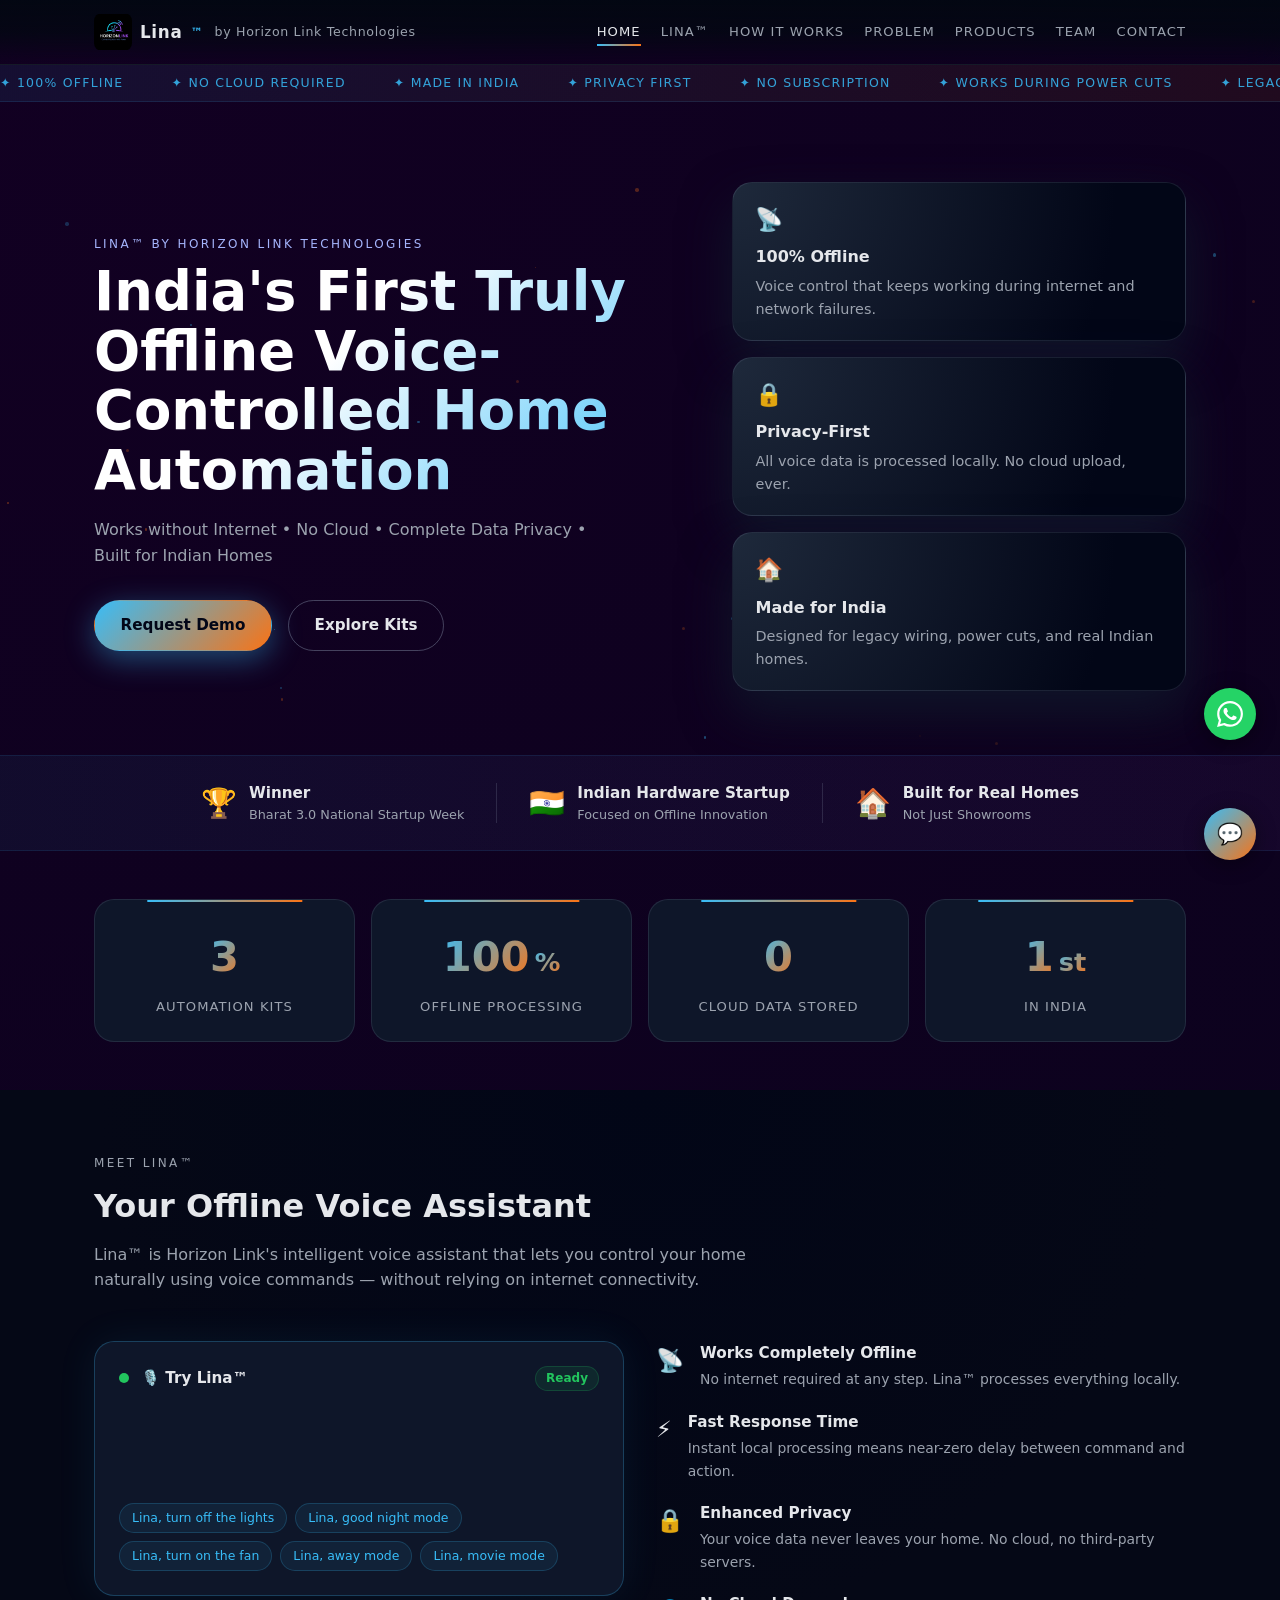
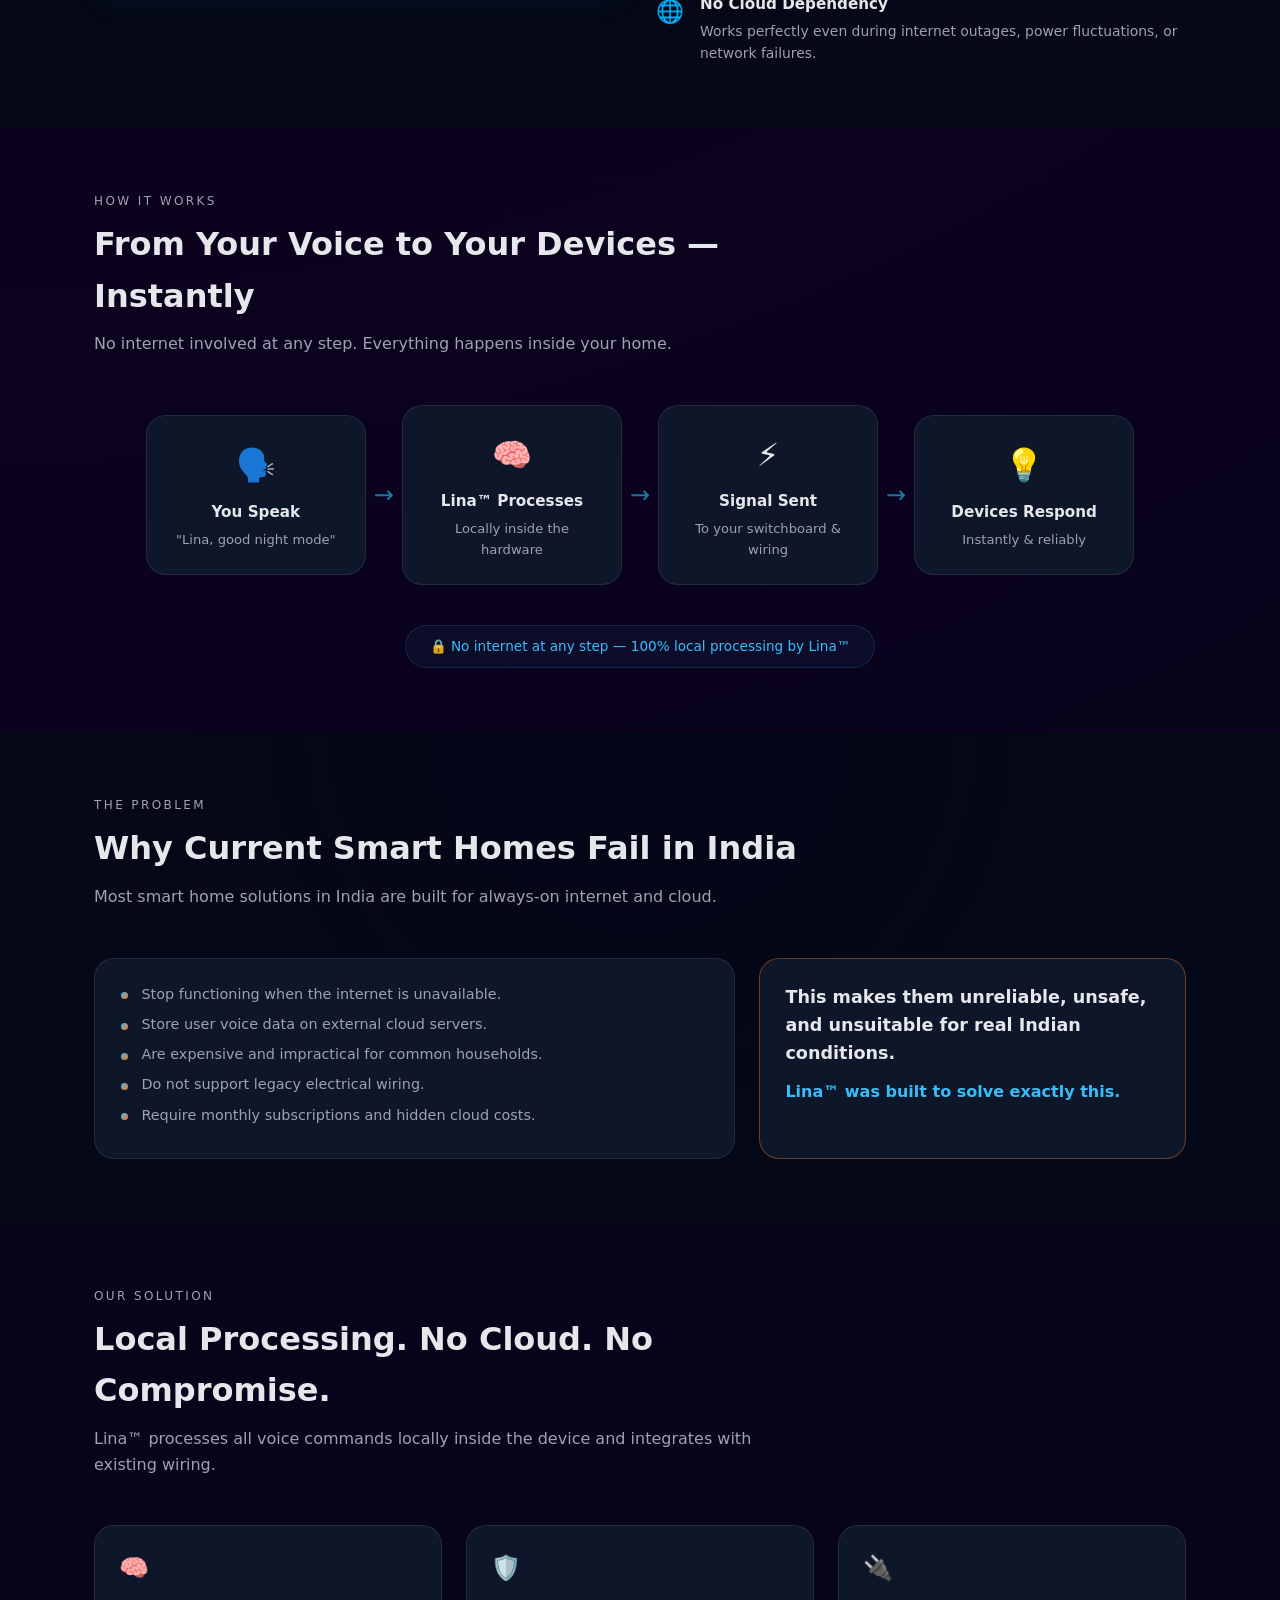
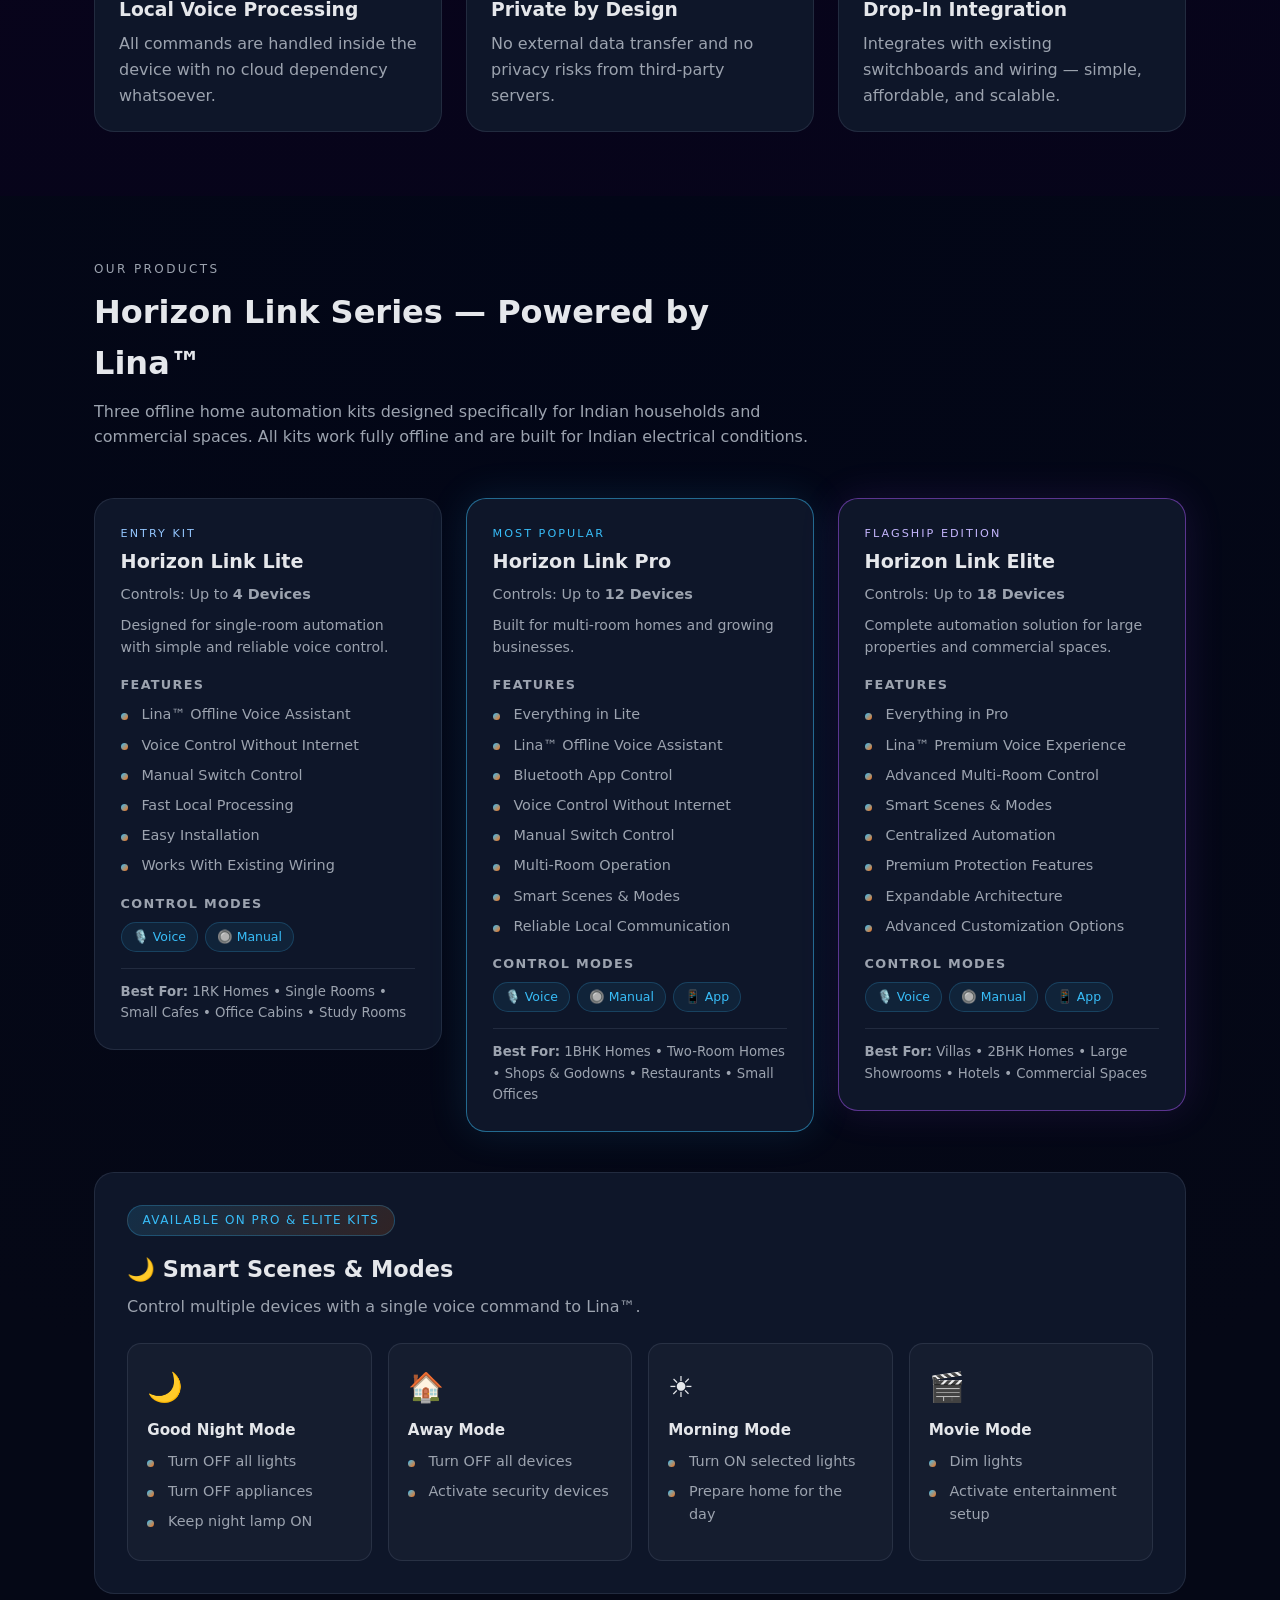
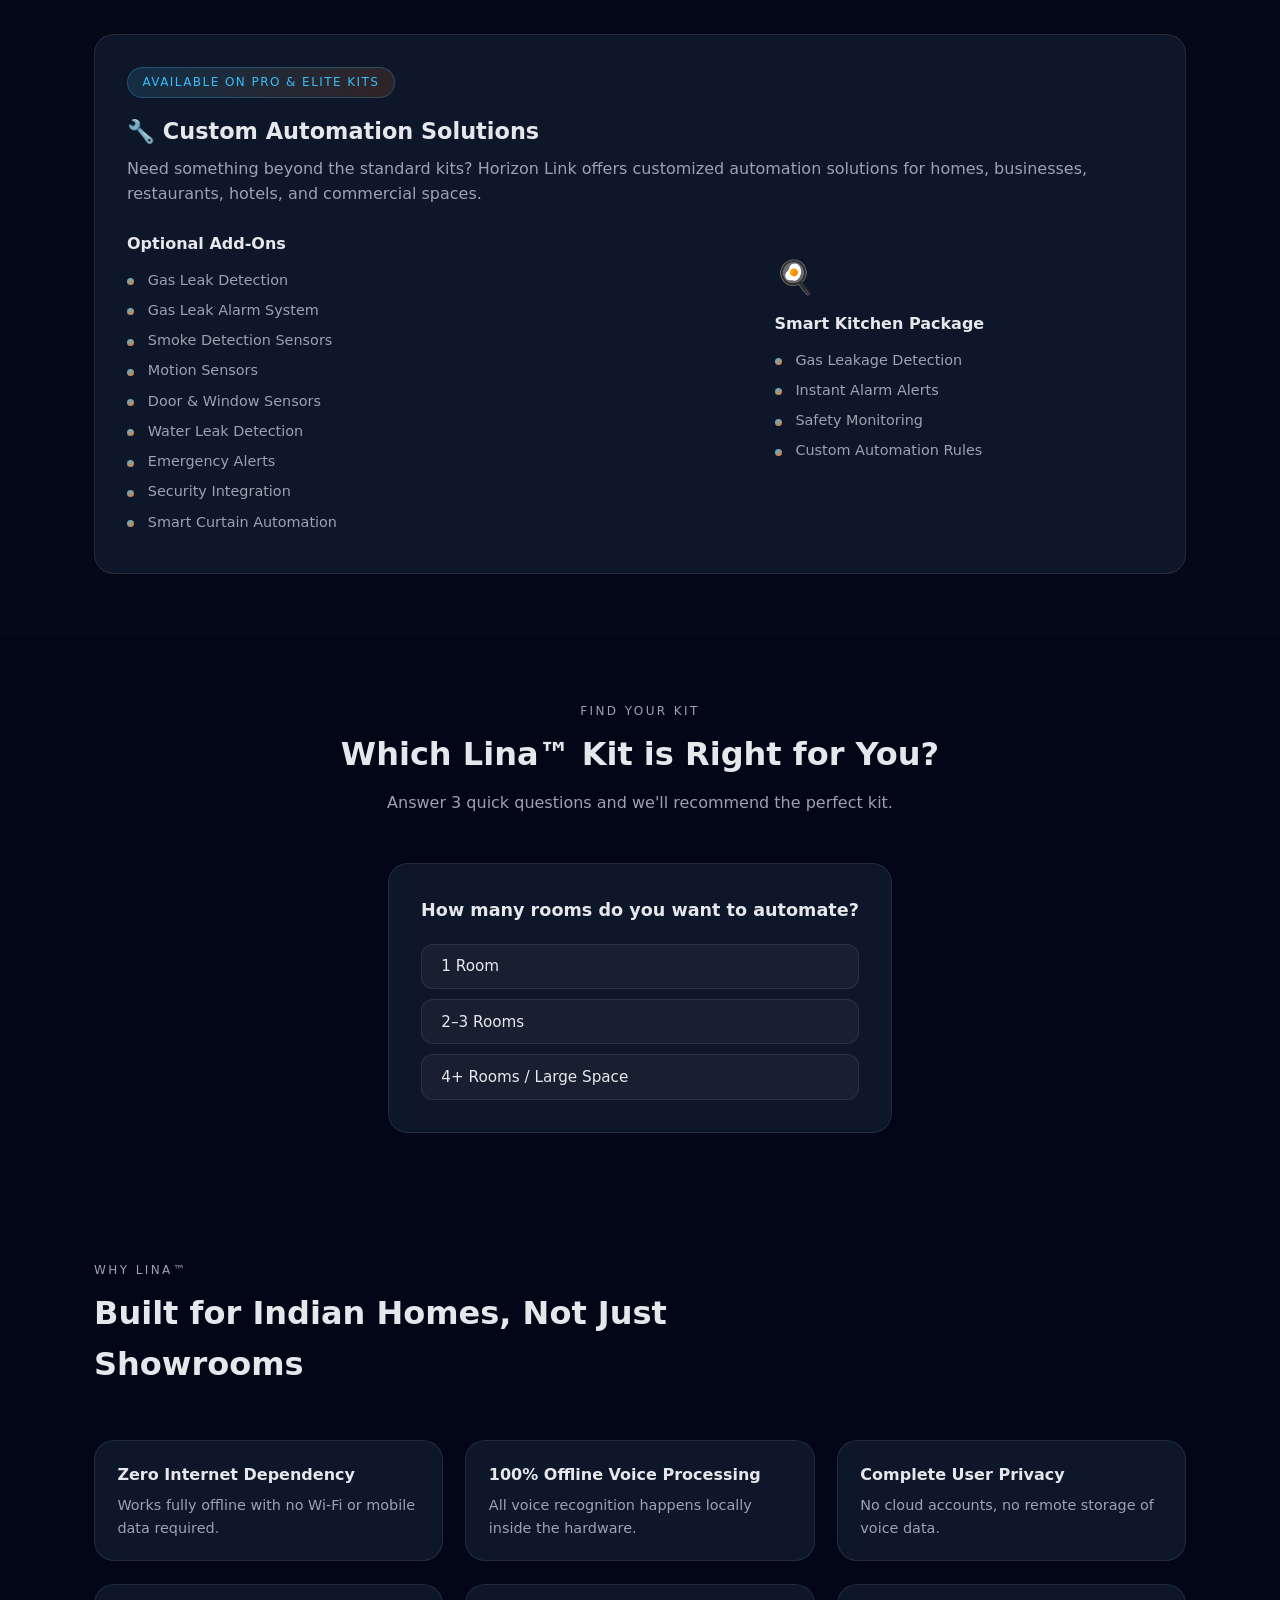
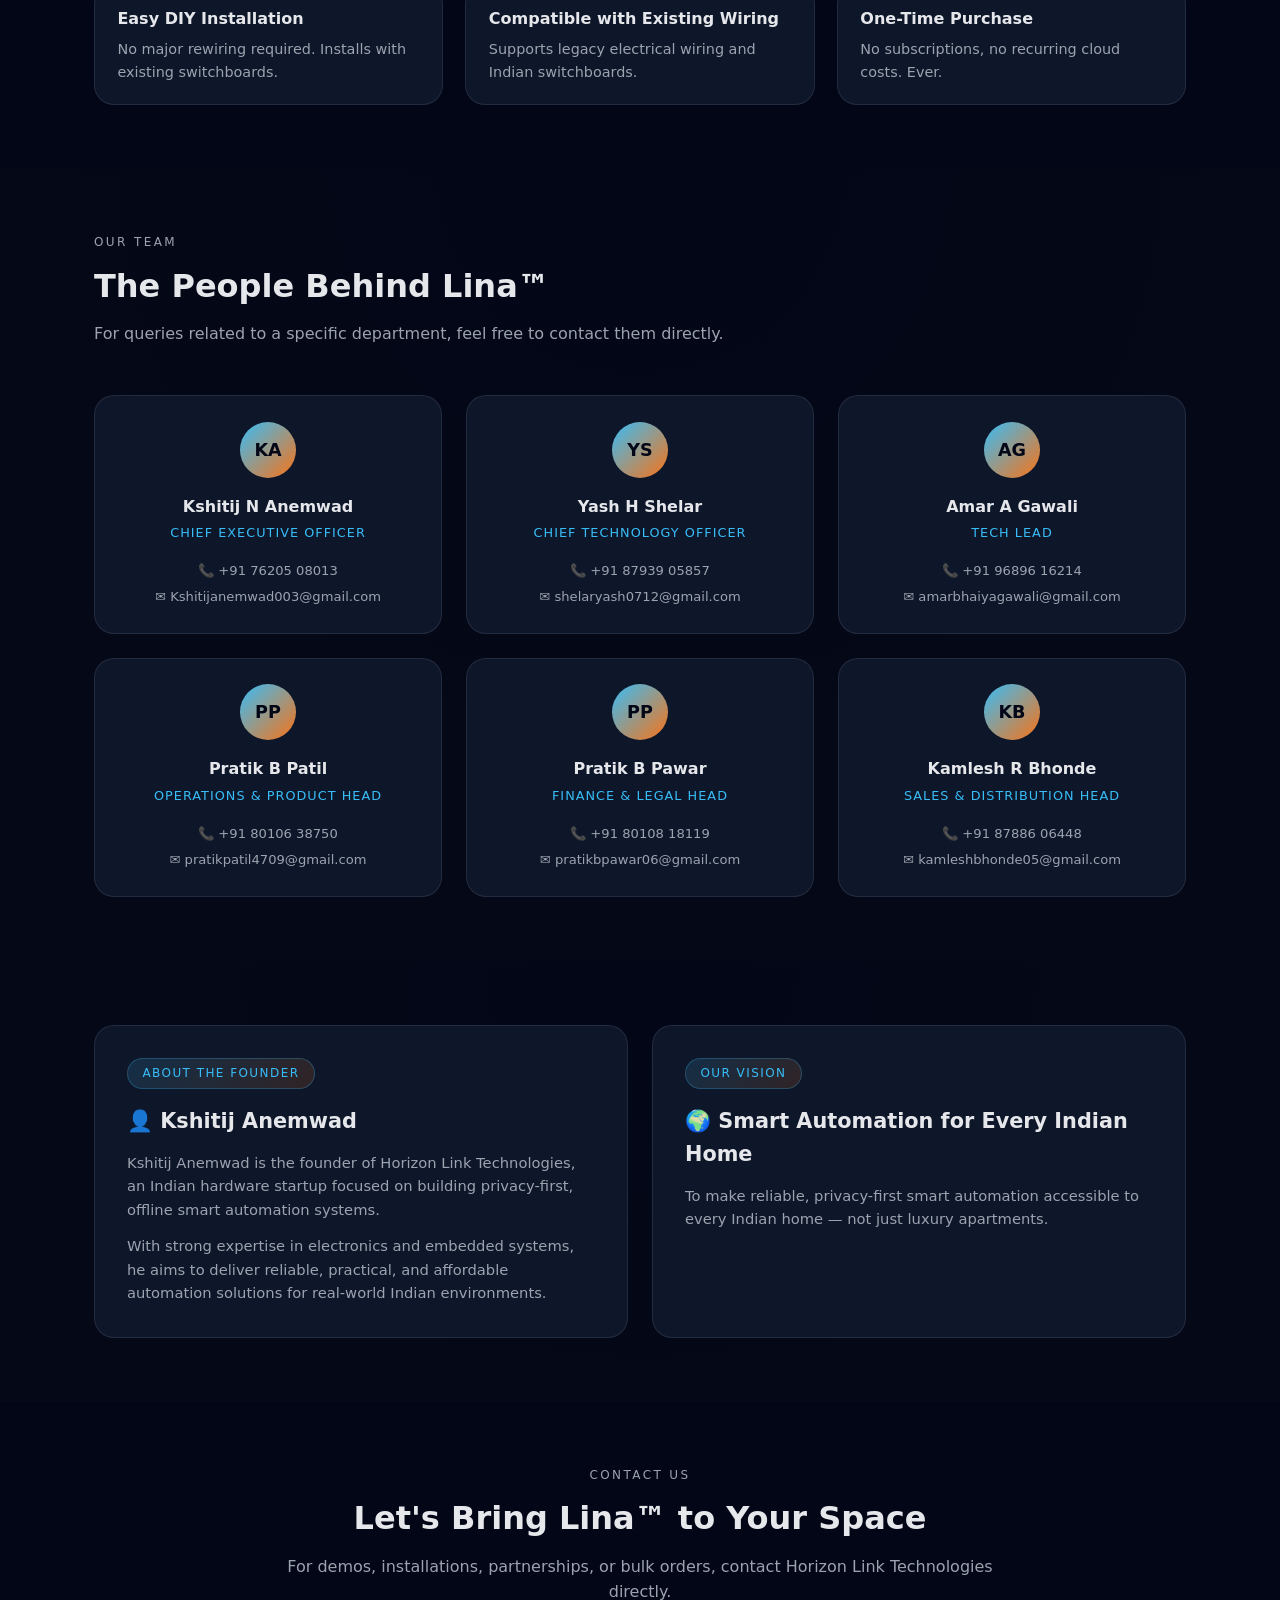
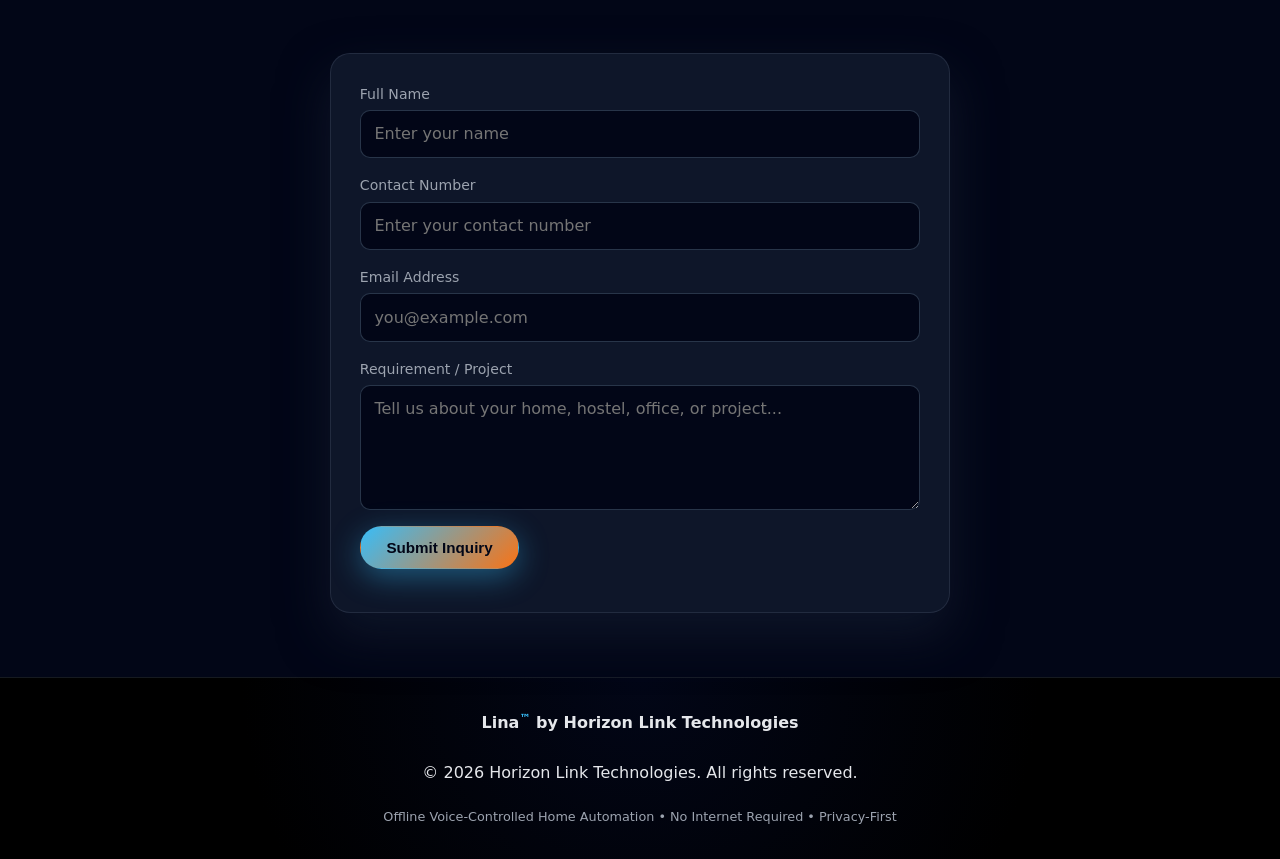
==== index.html @ ba0bf17e "Finalize Website" ====
<!DOCTYPE html>
<html lang="en">
<head>
  <meta charset="UTF-8" />
  <meta name="viewport" content="width=device-width, initial-scale=1.0" />
  <title>Lina™ by Horizon Link Technologies – Offline Voice-Controlled Home Automation</title>
  <link rel="stylesheet" href="styles.css" />
</head>
<body>

  <!-- HEADER -->
  <header class="header" id="header">
    <div class="container nav-container">
      <div class="logo">
        <img src="main_logo.png" alt="Horizon Link Logo" class="nav-logo-img" />
        Lina<span class="tm">™</span> <span class="logo-by">by Horizon Link Technologies</span>
      </div>
      <nav class="nav" id="navbar">
        <a href="#hero" class="nav-link">Home</a>
        <a href="#lina" class="nav-link">Lina™</a>
        <a href="#how-it-works" class="nav-link">How It Works</a>
        <a href="#problem" class="nav-link">Problem</a>
        <a href="#products" class="nav-link">Products</a>
        <a href="#team" class="nav-link">Team</a>
        <a href="#contact" class="nav-link">Contact</a>
      </nav>
      <button class="nav-toggle" id="navToggle" aria-label="Toggle navigation">
        <span></span><span></span><span></span>
      </button>
    </div>
  </header>

  <!-- TICKER -->
  <div class="ticker-wrap">
    <div class="ticker-track">
      <span>✦ 100% Offline</span>
      <span>✦ No Cloud Required</span>
      <span>✦ Made in India</span>
      <span>✦ Privacy First</span>
      <span>✦ No Subscription</span>
      <span>✦ Works During Power Cuts</span>
      <span>✦ Legacy Wiring Compatible</span>
      <span>✦ One-Time Purchase</span>
      <span>✦ 100% Offline</span>
      <span>✦ No Cloud Required</span>
      <span>✦ Made in India</span>
      <span>✦ Privacy First</span>
      <span>✦ No Subscription</span>
      <span>✦ Works During Power Cuts</span>
      <span>✦ Legacy Wiring Compatible</span>
      <span>✦ One-Time Purchase</span>
    </div>
  </div>

  <!-- HERO -->
  <section id="hero" class="hero">
    <div class="particles" id="particles"></div>
    <div class="container hero-container">
      <div class="hero-text" style="order:1">
        <p class="eyebrow">LINA™ BY HORIZON LINK TECHNOLOGIES</p>
        <h1>India's First Truly Offline Voice-Controlled Home Automation</h1>
        <p class="hero-sub">Works without Internet &bull; No Cloud &bull; Complete Data Privacy &bull; Built for Indian Homes</p>
        <div class="hero-actions">
          <a href="#contact" class="btn primary-btn">Request Demo</a>
          <a href="#products" class="btn ghost-btn">Explore Kits</a>
        </div>
      </div>
      <div class="hero-illustration" style="order:2">
        <div class="card glow-card">
          <div class="card-icon">📡</div>
          <h3>100% Offline</h3>
          <p>Voice control that keeps working during internet and network failures.</p>
        </div>
        <div class="card glow-card">
          <div class="card-icon">🔒</div>
          <h3>Privacy-First</h3>
          <p>All voice data is processed locally. No cloud upload, ever.</p>
        </div>
        <div class="card glow-card">
          <div class="card-icon">🏠</div>
          <h3>Made for India</h3>
          <p>Designed for legacy wiring, power cuts, and real Indian homes.</p>
        </div>
      </div>
    </div>
  </section>

  <!-- RECOGNITION BANNER -->
  <section class="recognition-banner">
    <div class="container recognition-container">
      <div class="recognition-item">
        <span class="rec-icon">🏆</span>
        <div>
          <p class="rec-title">Winner</p>
          <p class="rec-sub">Bharat 3.0 National Startup Week</p>
        </div>
      </div>
      <div class="recognition-divider"></div>
      <div class="recognition-item">
        <span class="rec-icon">🇮🇳</span>
        <div>
          <p class="rec-title">Indian Hardware Startup</p>
          <p class="rec-sub">Focused on Offline Innovation</p>
        </div>
      </div>
      <div class="recognition-divider"></div>
      <div class="recognition-item">
        <span class="rec-icon">🏠</span>
        <div>
          <p class="rec-title">Built for Real Homes</p>
          <p class="rec-sub">Not Just Showrooms</p>
        </div>
      </div>
    </div>
  </section>

  <!-- STATS -->
  <section class="stats-section">
    <div class="container stats-grid">
      <div class="stat-item">
        <span class="stat-number" data-target="3">0</span>
        <span class="stat-suffix"></span>
        <p class="stat-label">Automation Kits</p>
      </div>
      <div class="stat-item">
        <span class="stat-number" data-target="100">0</span>
        <span class="stat-suffix">%</span>
        <p class="stat-label">Offline Processing</p>
      </div>
      <div class="stat-item">
        <span class="stat-number" data-target="0">0</span>
        <span class="stat-suffix"></span>
        <p class="stat-label">Cloud Data Stored</p>
      </div>
      <div class="stat-item">
        <span class="stat-number" data-target="1">0</span>
        <span class="stat-suffix">st</span>
        <p class="stat-label">In India</p>
      </div>
    </div>
  </section>

  <!-- LINA SECTION -->
  <section id="lina" class="section section-alt">
    <div class="container section-container">
      <div class="section-header">
        <p class="section-eyebrow">MEET LINA™</p>
        <h2>Your Offline Voice Assistant</h2>
        <p>Lina™ is Horizon Link's intelligent voice assistant that lets you control your home naturally using voice commands — without relying on internet connectivity.</p>
      </div>
      <div class="lina-grid">
        <div class="lina-demo-box">
          <div class="lina-demo-header">
            <div class="lina-pulse"></div>
            <span>🎙️ Try Lina™</span>
            <span class="lina-status" id="linaStatus">Ready</span>
          </div>
          <div class="lina-chat" id="linaChat">
            <div class="lina-message user-msg" id="demoUserMsg"></div>
            <div class="lina-message lina-msg" id="demoLinaMsg"></div>
          </div>
          <div class="lina-commands">
            <button class="cmd-btn" data-cmd="Lina, turn off the lights" data-res="Lights turned off. ✅">Lina, turn off the lights</button>
            <button class="cmd-btn" data-cmd="Lina, good night mode" data-res="Good Night Mode activated. All lights off, night lamp on. 🌙">Lina, good night mode</button>
            <button class="cmd-btn" data-cmd="Lina, turn on the fan" data-res="Fan turned on at full speed. ✅">Lina, turn on the fan</button>
            <button class="cmd-btn" data-cmd="Lina, away mode" data-res="Away Mode activated. All devices secured. 🔒">Lina, away mode</button>
            <button class="cmd-btn" data-cmd="Lina, movie mode" data-res="Movie Mode on. Lights dimmed, entertainment ready. 🎬">Lina, movie mode</button>
          </div>
        </div>
        <div class="lina-features-list">
          <div class="lina-feature">
            <span class="lf-icon">📡</span>
            <div>
              <h4>Works Completely Offline</h4>
              <p>No internet required at any step. Lina™ processes everything locally.</p>
            </div>
          </div>
          <div class="lina-feature">
            <span class="lf-icon">⚡</span>
            <div>
              <h4>Fast Response Time</h4>
              <p>Instant local processing means near-zero delay between command and action.</p>
            </div>
          </div>
          <div class="lina-feature">
            <span class="lf-icon">🔒</span>
            <div>
              <h4>Enhanced Privacy</h4>
              <p>Your voice data never leaves your home. No cloud, no third-party servers.</p>
            </div>
          </div>
          <div class="lina-feature">
            <span class="lf-icon">🌐</span>
            <div>
              <h4>No Cloud Dependency</h4>
              <p>Works perfectly even during internet outages, power fluctuations, or network failures.</p>
            </div>
          </div>
        </div>
      </div>
    </div>
  </section>

  <!-- HOW IT WORKS -->
  <section id="how-it-works" class="section">
    <div class="container section-container">
      <div class="section-header">
        <p class="section-eyebrow">HOW IT WORKS</p>
        <h2>From Your Voice to Your Devices — Instantly</h2>
        <p>No internet involved at any step. Everything happens inside your home.</p>
      </div>
      <div class="flow-diagram">
        <div class="flow-step">
          <div class="flow-icon">🗣️</div>
          <h4>You Speak</h4>
          <p>"Lina, good night mode"</p>
        </div>
        <div class="flow-arrow">→</div>
        <div class="flow-step">
          <div class="flow-icon">🧠</div>
          <h4>Lina™ Processes</h4>
          <p>Locally inside the hardware</p>
        </div>
        <div class="flow-arrow">→</div>
        <div class="flow-step">
          <div class="flow-icon">⚡</div>
          <h4>Signal Sent</h4>
          <p>To your switchboard & wiring</p>
        </div>
        <div class="flow-arrow">→</div>
        <div class="flow-step">
          <div class="flow-icon">💡</div>
          <h4>Devices Respond</h4>
          <p>Instantly & reliably</p>
        </div>
      </div>
      <div class="flow-note">
        <span>🔒 No internet at any step — 100% local processing by Lina™</span>
      </div>
    </div>
  </section>

  <!-- THE PROBLEM -->
  <section id="problem" class="section section-alt">
    <div class="container section-container">
      <div class="section-header">
        <p class="section-eyebrow">THE PROBLEM</p>
        <h2>Why Current Smart Homes Fail in India</h2>
        <p>Most smart home solutions in India are built for always-on internet and cloud.</p>
      </div>
      <div class="problem-grid">
        <div class="problem-column">
          <ul class="bullet-list">
            <li>Stop functioning when the internet is unavailable.</li>
            <li>Store user voice data on external cloud servers.</li>
            <li>Are expensive and impractical for common households.</li>
            <li>Do not support legacy electrical wiring.</li>
            <li>Require monthly subscriptions and hidden cloud costs.</li>
          </ul>
        </div>
        <div class="problem-column highlight-card">
          <p class="highlight-text">This makes them unreliable, unsafe, and unsuitable for real Indian conditions.</p>
          <p class="highlight-sub">Lina™ was built to solve exactly this.</p>
        </div>
      </div>
    </div>
  </section>

  <!-- WHAT WE DO / SOLUTION -->
  <section id="solution" class="section">
    <div class="container section-container">
      <div class="section-header">
        <p class="section-eyebrow">OUR SOLUTION</p>
        <h2>Local Processing. No Cloud. No Compromise.</h2>
        <p>Lina™ processes all voice commands locally inside the device and integrates with existing wiring.</p>
      </div>
      <div class="about-grid">
        <div class="about-item">
          <div class="ai-icon">🧠</div>
          <h3>Local Voice Processing</h3>
          <p>All commands are handled inside the device with no cloud dependency whatsoever.</p>
        </div>
        <div class="about-item">
          <div class="ai-icon">🛡️</div>
          <h3>Private by Design</h3>
          <p>No external data transfer and no privacy risks from third-party servers.</p>
        </div>
        <div class="about-item">
          <div class="ai-icon">🔌</div>
          <h3>Drop-In Integration</h3>
          <p>Integrates with existing switchboards and wiring — simple, affordable, and scalable.</p>
        </div>
      </div>
    </div>
  </section>

  <!-- PRODUCTS -->
  <section id="products" class="section section-alt">
    <div class="container section-container">
      <div class="section-header">
        <p class="section-eyebrow">OUR PRODUCTS</p>
        <h2>Horizon Link Series — Powered by Lina™</h2>
        <p>Three offline home automation kits designed specifically for Indian households and commercial spaces. All kits work fully offline and are built for Indian electrical conditions.</p>
      </div>

      <div class="products-grid">
        <!-- LITE -->
        <div class="product-card">
          <p class="product-tag">Entry Kit</p>
          <h3>Horizon Link Lite</h3>
          <p class="product-devices">Controls: Up to <strong>4 Devices</strong></p>
          <p class="product-desc">Designed for single-room automation with simple and reliable voice control.</p>
          <h4 class="feat-heading">Features</h4>
          <ul class="bullet-list">
            <li>Lina™ Offline Voice Assistant</li>
            <li>Voice Control Without Internet</li>
            <li>Manual Switch Control</li>
            <li>Fast Local Processing</li>
            <li>Easy Installation</li>
            <li>Works With Existing Wiring</li>
          </ul>
          <h4 class="feat-heading">Control Modes</h4>
          <div class="control-modes">
            <span class="mode-badge">🎙️ Voice</span>
            <span class="mode-badge">🔘 Manual</span>
          </div>
          <div class="product-bestfor">
            <strong>Best For:</strong> 1RK Homes • Single Rooms • Small Cafes • Office Cabins • Study Rooms
          </div>
        </div>

        <!-- PRO -->
        <div class="product-card product-featured">
          <p class="product-tag">Most Popular</p>
          <h3>Horizon Link Pro</h3>
          <p class="product-devices">Controls: Up to <strong>12 Devices</strong></p>
          <p class="product-desc">Built for multi-room homes and growing businesses.</p>
          <h4 class="feat-heading">Features</h4>
          <ul class="bullet-list">
            <li>Everything in Lite</li>
            <li>Lina™ Offline Voice Assistant</li>
            <li>Bluetooth App Control</li>
            <li>Voice Control Without Internet</li>
            <li>Manual Switch Control</li>
            <li>Multi-Room Operation</li>
            <li>Smart Scenes &amp; Modes</li>
            <li>Reliable Local Communication</li>
          </ul>
          <h4 class="feat-heading">Control Modes</h4>
          <div class="control-modes">
            <span class="mode-badge">🎙️ Voice</span>
            <span class="mode-badge">🔘 Manual</span>
            <span class="mode-badge">📱 App</span>
          </div>
          <div class="product-bestfor">
            <strong>Best For:</strong> 1BHK Homes • Two-Room Homes • Shops &amp; Godowns • Restaurants • Small Offices
          </div>
        </div>

        <!-- ELITE -->
        <div class="product-card product-elite">
          <p class="product-tag">Flagship Edition</p>
          <h3>Horizon Link Elite</h3>
          <p class="product-devices">Controls: Up to <strong>18 Devices</strong></p>
          <p class="product-desc">Complete automation solution for large properties and commercial spaces.</p>
          <h4 class="feat-heading">Features</h4>
          <ul class="bullet-list">
            <li>Everything in Pro</li>
            <li>Lina™ Premium Voice Experience</li>
            <li>Advanced Multi-Room Control</li>
            <li>Smart Scenes &amp; Modes</li>
            <li>Centralized Automation</li>
            <li>Premium Protection Features</li>
            <li>Expandable Architecture</li>
            <li>Advanced Customization Options</li>
          </ul>
          <h4 class="feat-heading">Control Modes</h4>
          <div class="control-modes">
            <span class="mode-badge">🎙️ Voice</span>
            <span class="mode-badge">🔘 Manual</span>
            <span class="mode-badge">📱 App</span>
          </div>
          <div class="product-bestfor">
            <strong>Best For:</strong> Villas • 2BHK Homes • Large Showrooms • Hotels • Commercial Spaces
          </div>
        </div>
      </div>

      <!-- SMART SCENES -->
      <div class="addon-section">
        <div class="addon-badge">Available on Pro &amp; Elite Kits</div>
        <h3 class="addon-title">🌙 Smart Scenes &amp; Modes</h3>
        <p class="addon-sub">Control multiple devices with a single voice command to Lina™.</p>
        <div class="scenes-grid">
          <div class="scene-card">
            <div class="scene-icon">🌙</div>
            <h4>Good Night Mode</h4>
            <ul class="bullet-list">
              <li>Turn OFF all lights</li>
              <li>Turn OFF appliances</li>
              <li>Keep night lamp ON</li>
            </ul>
          </div>
          <div class="scene-card">
            <div class="scene-icon">🏠</div>
            <h4>Away Mode</h4>
            <ul class="bullet-list">
              <li>Turn OFF all devices</li>
              <li>Activate security devices</li>
            </ul>
          </div>
          <div class="scene-card">
            <div class="scene-icon">☀️</div>
            <h4>Morning Mode</h4>
            <ul class="bullet-list">
              <li>Turn ON selected lights</li>
              <li>Prepare home for the day</li>
            </ul>
          </div>
          <div class="scene-card">
            <div class="scene-icon">🎬</div>
            <h4>Movie Mode</h4>
            <ul class="bullet-list">
              <li>Dim lights</li>
              <li>Activate entertainment setup</li>
            </ul>
          </div>
        </div>
      </div>

      <!-- CUSTOM AUTOMATION -->
      <div class="addon-section">
        <div class="addon-badge">Available on Pro &amp; Elite Kits</div>
        <h3 class="addon-title">🔧 Custom Automation Solutions</h3>
        <p class="addon-sub">Need something beyond the standard kits? Horizon Link offers customized automation solutions for homes, businesses, restaurants, hotels, and commercial spaces.</p>
        <div class="custom-grid">
          <div class="custom-col">
            <h4>Optional Add-Ons</h4>
            <ul class="bullet-list">
              <li>Gas Leak Detection</li>
              <li>Gas Leak Alarm System</li>
              <li>Smoke Detection Sensors</li>
              <li>Motion Sensors</li>
              <li>Door &amp; Window Sensors</li>
              <li>Water Leak Detection</li>
              <li>Emergency Alerts</li>
              <li>Security Integration</li>
              <li>Smart Curtain Automation</li>
            </ul>
          </div>
          <div class="custom-col highlight-card">
            <div class="kitchen-icon">🍳</div>
            <h4>Smart Kitchen Package</h4>
            <ul class="bullet-list">
              <li>Gas Leakage Detection</li>
              <li>Instant Alarm Alerts</li>
              <li>Safety Monitoring</li>
              <li>Custom Automation Rules</li>
            </ul>
          </div>
        </div>
      </div>
    </div>
  </section>

  <!-- KIT SELECTOR QUIZ -->
  <section id="quiz" class="section">
    <div class="container section-container">
      <div class="section-header center">
        <p class="section-eyebrow">FIND YOUR KIT</p>
        <h2>Which Lina™ Kit is Right for You?</h2>
        <p>Answer 3 quick questions and we'll recommend the perfect kit.</p>
      </div>
      <div class="quiz-box">
        <div class="quiz-step active" id="qStep1">
          <p class="quiz-q">How many rooms do you want to automate?</p>
          <div class="quiz-options">
            <button class="quiz-btn" data-step="1" data-val="1">1 Room</button>
            <button class="quiz-btn" data-step="1" data-val="2">2–3 Rooms</button>
            <button class="quiz-btn" data-step="1" data-val="3">4+ Rooms / Large Space</button>
          </div>
        </div>
        <div class="quiz-step" id="qStep2">
          <p class="quiz-q">Where will you use it?</p>
          <div class="quiz-options">
            <button class="quiz-btn" data-step="2" data-val="home">Home</button>
            <button class="quiz-btn" data-step="2" data-val="business">Shop / Office / Business</button>
            <button class="quiz-btn" data-step="2" data-val="commercial">Hotel / Villa / Large Commercial</button>
          </div>
        </div>
        <div class="quiz-step" id="qStep3">
          <p class="quiz-q">What level of control do you want?</p>
          <div class="quiz-options">
            <button class="quiz-btn" data-step="3" data-val="basic">Basic Voice + Manual</button>
            <button class="quiz-btn" data-step="3" data-val="mid">Voice + App + Smart Scenes</button>
            <button class="quiz-btn" data-step="3" data-val="advanced">Full Advanced Automation</button>
          </div>
        </div>
        <div class="quiz-result" id="quizResult">
          <div class="result-glow"></div>
          <p class="result-label">Lina™ Recommends</p>
          <h3 id="resultKit">Horizon Link Elite</h3>
          <p id="resultDesc">The Flagship Edition — complete automation for large spaces with advanced control.</p>
          <a href="#contact" class="btn primary-btn">Get a Quote</a>
          <button class="quiz-restart" id="quizRestart">Start Over</button>
        </div>
      </div>
    </div>
  </section>

  <!-- WHY HORIZON LINK -->
  <section id="why" class="section">
    <div class="container section-container">
      <div class="section-header">
        <p class="section-eyebrow">WHY LINA™</p>
        <h2>Built for Indian Homes, Not Just Showrooms</h2>
      </div>
      <div class="benefits-grid">
        <div class="benefit-card"><h3>Zero Internet Dependency</h3><p>Works fully offline with no Wi‑Fi or mobile data required.</p></div>
        <div class="benefit-card"><h3>100% Offline Voice Processing</h3><p>All voice recognition happens locally inside the hardware.</p></div>
        <div class="benefit-card"><h3>Complete User Privacy</h3><p>No cloud accounts, no remote storage of voice data.</p></div>
        <div class="benefit-card"><h3>Easy DIY Installation</h3><p>No major rewiring required. Installs with existing switchboards.</p></div>
        <div class="benefit-card"><h3>Compatible with Existing Wiring</h3><p>Supports legacy electrical wiring and Indian switchboards.</p></div>
        <div class="benefit-card"><h3>One-Time Purchase</h3><p>No subscriptions, no recurring cloud costs. Ever.</p></div>
      </div>
    </div>
  </section>

  <!-- TEAM -->
  <section id="team" class="section section-alt">
    <div class="container section-container">
      <div class="section-header">
        <p class="section-eyebrow">OUR TEAM</p>
        <h2>The People Behind Lina™</h2>
        <p>For queries related to a specific department, feel free to contact them directly.</p>
      </div>
      <div class="team-grid">
        <div class="team-card">
          <div class="team-avatar">KA</div>
          <h3>Kshitij N Anemwad</h3>
          <p class="team-role">Chief Executive Officer</p>
          <div class="team-contact">
            <a href="tel:+917620508013">📞 +91 76205 08013</a>
            <a href="mailto:Kshitijanemwad003@gmail.com">✉️ Kshitijanemwad003@gmail.com</a>
          </div>
        </div>
        <div class="team-card">
          <div class="team-avatar">YS</div>
          <h3>Yash H Shelar</h3>
          <p class="team-role">Chief Technology Officer</p>
          <div class="team-contact">
            <a href="tel:+918793905857">📞 +91 87939 05857</a>
            <a href="mailto:shelaryash0712@gmail.com">✉️ shelaryash0712@gmail.com</a>
          </div>
        </div>
        <div class="team-card">
          <div class="team-avatar">AG</div>
          <h3>Amar A Gawali</h3>
          <p class="team-role">Tech Lead</p>
          <div class="team-contact">
            <a href="tel:+919689616214">📞 +91 96896 16214</a>
            <a href="mailto:amarbhaiyagawali@gmail.com">✉️ amarbhaiyagawali@gmail.com</a>
          </div>
        </div>
        <div class="team-card">
          <div class="team-avatar">PP</div>
          <h3>Pratik B Patil</h3>
          <p class="team-role">Operations &amp; Product Head</p>
          <div class="team-contact">
            <a href="tel:+918010638750">📞 +91 80106 38750</a>
            <a href="mailto:pratikpatil4709@gmail.com">✉️ pratikpatil4709@gmail.com</a>
          </div>
        </div>
        <div class="team-card">
          <div class="team-avatar">PP</div>
          <h3>Pratik B Pawar</h3>
          <p class="team-role">Finance &amp; Legal Head</p>
          <div class="team-contact">
            <a href="tel:+918010818119">📞 +91 80108 18119</a>
            <a href="mailto:pratikbpawar06@gmail.com">✉️ pratikbpawar06@gmail.com</a>
          </div>
        </div>
        <div class="team-card">
          <div class="team-avatar">KB</div>
          <h3>Kamlesh R Bhonde</h3>
          <p class="team-role">Sales &amp; Distribution Head</p>
          <div class="team-contact">
            <a href="tel:+918788606448">📞 +91 87886 06448</a>
            <a href="mailto:kamleshbhonde05@gmail.com">✉️ kamleshbhonde05@gmail.com</a>
          </div>
        </div>
      </div>
    </div>
  </section>

<!-- FOUNDER + VISION -->
  <section id="founder-vision" class="section section-alt">
    <div class="container">
      <div class="fv-grid">
        <div class="fv-box" id="founder">
          <div class="fv-badge">About The Founder</div>
          <h3 class="fv-title">👤 Kshitij Anemwad</h3>
          <p class="fv-sub">Kshitij Anemwad is the founder of Horizon Link Technologies, an Indian hardware startup focused on building privacy-first, offline smart automation systems.</p>
          <p class="fv-sub">With strong expertise in electronics and embedded systems, he aims to deliver reliable, practical, and affordable automation solutions for real-world Indian environments.</p>
        </div>
        <div class="fv-box" id="vision">
          <div class="fv-badge">Our Vision</div>
          <h3 class="fv-title">🌍 Smart Automation for Every Indian Home</h3>
          <p class="fv-sub">To make reliable, privacy-first smart automation accessible to every Indian home — not just luxury apartments.</p>
        </div>
      </div>
    </div>
  </section>

  <!-- CONTACT -->
  <section id="contact" class="section">
    <div class="container section-container">
      <div class="section-header center">
        <p class="section-eyebrow">CONTACT US</p>
        <h2>Let's Bring Lina™ to Your Space</h2>
        <p>For demos, installations, partnerships, or bulk orders, contact Horizon Link Technologies directly.</p>
      </div>
      <div class="contact-form-wrap" style="margin: 0 auto;">
        <form class="contact-form" action="https://api.web3forms.com/submit" method="POST">
          <input type="hidden" name="redirect" value="https://yourdomain.com/thanks.html" />
          <div class="form-group">
            <label for="name">Full Name</label>
            <input id="name" name="name" type="text" placeholder="Enter your name" required />
          </div>
          <div class="form-group">
            <label for="phone">Contact Number</label>
            <input id="phone" name="phone" type="tel" placeholder="Enter your contact number" required />
          </div>
          <div class="form-group">
            <label for="email">Email Address</label>
            <input id="email" name="email" type="email" placeholder="you@example.com" required />
          </div>
          <div class="form-group">
            <label for="message">Requirement / Project</label>
            <textarea id="message" name="message" rows="4" placeholder="Tell us about your home, hostel, office, or project..." required></textarea>
          </div>
          <button type="submit" class="btn primary-btn">Submit Inquiry</button>
          <p class="form-status" id="formStatus"></p>
        </form>
      </div>
    </div>
  </section>

  <!-- FOOTER -->
  <footer class="footer">
    <div class="container footer-container">
      <p class="footer-logo">Lina<span class="tm">™</span> by Horizon Link Technologies</p>
      <p>© 2026 Horizon Link Technologies. All rights reserved.</p>
      <p class="footer-small">Offline Voice-Controlled Home Automation • No Internet Required • Privacy-First</p>
    </div>
  </footer>

  <!-- FLOATING BUTTONS -->
  <a href="https://wa.me/917620508013?text=Hi%2C%20I%27m%20interested%20in%20Lina%E2%84%A2%20Home%20Automation" 
     class="fab whatsapp-fab" target="_blank" title="Chat on WhatsApp">
    <svg viewBox="0 0 24 24" fill="currentColor" width="26" height="26">
      <path d="M17.472 14.382c-.297-.149-1.758-.867-2.03-.967-.273-.099-.471-.148-.67.15-.197.297-.767.966-.94 1.164-.173.199-.347.223-.644.075-.297-.15-1.255-.463-2.39-1.475-.883-.788-1.48-1.761-1.653-2.059-.173-.297-.018-.458.13-.606.134-.133.298-.347.446-.52.149-.174.198-.298.298-.497.099-.198.05-.371-.025-.52-.075-.149-.669-1.612-.916-2.207-.242-.579-.487-.5-.669-.51-.173-.008-.371-.01-.57-.01-.198 0-.52.074-.792.372-.272.297-1.04 1.016-1.04 2.479 0 1.462 1.065 2.875 1.213 3.074.149.198 2.096 3.2 5.077 4.487.709.306 1.262.489 1.694.625.712.227 1.36.195 1.871.118.571-.085 1.758-.719 2.006-1.413.248-.694.248-1.289.173-1.413-.074-.124-.272-.198-.57-.347m-5.421 7.403h-.004a9.87 9.87 0 01-5.031-1.378l-.361-.214-3.741.982.998-3.648-.235-.374a9.86 9.86 0 01-1.51-5.26c.001-5.45 4.436-9.884 9.888-9.884 2.64 0 5.122 1.03 6.988 2.898a9.825 9.825 0 012.893 6.994c-.003 5.45-4.437 9.884-9.885 9.884m8.413-18.297A11.815 11.815 0 0012.05 0C5.495 0 .16 5.335.157 11.892c0 2.096.547 4.142 1.588 5.945L.057 24l6.305-1.654a11.882 11.882 0 005.683 1.448h.005c6.554 0 11.89-5.335 11.893-11.893a11.821 11.821 0 00-3.48-8.413z"/>
    </svg>
  </a>

  <button class="fab back-top-fab" id="backToTop" title="Back to top">↑</button>

  <button class="fab chatbot-fab" id="chatbotBtn" title="Chat with us">💬</button>

  <div class="floating-demo-btn" id="floatingDemo">
    <a href="#contact" class="btn primary-btn">Request Demo</a>
  </div>

  <!-- COMING SOON POPUP -->
  <div class="popup-overlay" id="popupOverlay">
    <div class="popup-box">
      <button class="popup-close" id="popupClose">✕</button>
      <div class="popup-icon">🤖</div>
      <h3>Lina™ Chat Assistant</h3>
      <p>Our AI-powered chat assistant is coming soon!</p>
      <p class="popup-sub">For now, reach us directly on WhatsApp or fill the contact form.</p>
      <a href="https://wa.me/917620508013" class="btn primary-btn" target="_blank">Chat on WhatsApp</a>
    </div>
  </div>

  <script src="script.js"></script>
</body>
</html>
---- styles.css ----
:root {
  --bg-main: radial-gradient(circle at top left, #120022, #020617 55%);
  --bg-alt: radial-gradient(circle at top, #020617, #050816 60%);
  --accent: #38bdf8;
  --accent-strong: #f97316;
  --accent-elite: #a855f7;
  --card-bg: rgba(15, 23, 42, 0.98);
  --card-border: rgba(148, 163, 184, 0.15);
  --text-main: #e5e7eb;
  --text-muted: #9ca3af;
  --radius-lg: 20px;
  --shadow-soft: 0 22px 50px rgba(15, 23, 42, 0.9);
  --transition-fast: 0.2s ease-out;
}

*, *::before, *::after { box-sizing: border-box; }

body {
  margin: 0;
  font-family: system-ui, -apple-system, BlinkMacSystemFont, "Segoe UI", sans-serif;
  background: var(--bg-main);
  color: var(--text-main);
  line-height: 1.6;
  overflow-x: hidden;
}

.container {
  width: 100%;
  max-width: 1140px;
  margin: 0 auto;
  padding: 0 1.5rem;
}

/* ── HEADER ── */
.header {
  position: sticky;
  top: 0;
  z-index: 100;
  backdrop-filter: blur(18px);
  background: linear-gradient(to bottom, rgba(3,7,18,0.97), rgba(3,7,18,0.8), transparent);
  border-bottom: 1px solid rgba(148,163,184,0.12);
  transition: box-shadow 0.3s;
}
.header.scrolled { box-shadow: 0 4px 30px rgba(0,0,0,0.5); }

.nav-container {
  display: flex;
  align-items: center;
  justify-content: space-between;
  height: 64px;
}

.logo {
  font-weight: 800;
  letter-spacing: 0.04em;
  font-size: 1.05rem;
  white-space: nowrap;
  color: var(--text-main);
  display: flex;
  align-items: center;
  gap: 0.5rem;
}
.nav-logo-img {
  height: 38px;
  width: 38px;
  object-fit: contain;
  border-radius: 8px;
  flex-shrink: 0;
}
.logo .tm { color: var(--accent); font-size: 0.7em; vertical-align: super; }
.logo-by { font-weight: 400; font-size: 0.75em; color: var(--text-muted); margin-left: 0.3em; }

.nav { display: flex; gap: 1.25rem; align-items: center; }

.nav-link {
  color: var(--text-muted);
  text-decoration: none;
  font-size: 0.82rem;
  text-transform: uppercase;
  letter-spacing: 0.08em;
  position: relative;
  padding-bottom: 2px;
  transition: color var(--transition-fast);
}
.nav-link::after {
  content: "";
  position: absolute;
  left: 0; bottom: -2px;
  width: 0; height: 2px;
  background: linear-gradient(90deg, var(--accent), var(--accent-strong));
  transition: width var(--transition-fast);
}
.nav-link:hover, .nav-link.active { color: var(--text-main); }
.nav-link:hover::after, .nav-link.active::after { width: 100%; }

.nav-toggle { display: none; background: none; border: none; cursor: pointer; padding: 4px; }
.nav-toggle span { display: block; width: 22px; height: 2px; background: var(--text-main); margin: 5px 0; transition: all 0.3s; }

/* ── TICKER ── */
.ticker-wrap {
  background: linear-gradient(90deg, rgba(56,189,248,0.08), rgba(249,115,22,0.08));
  border-bottom: 1px solid rgba(56,189,248,0.12);
  overflow: hidden;
  padding: 8px 0;
}
.ticker-track {
  display: flex;
  gap: 3rem;
  animation: ticker 30s linear infinite;
  white-space: nowrap;
}
.ticker-track span {
  font-size: 0.78rem;
  letter-spacing: 0.1em;
  text-transform: uppercase;
  color: var(--accent);
  opacity: 0.85;
  flex-shrink: 0;
}
@keyframes ticker { from { transform: translateX(0); } to { transform: translateX(-50%); } }

/* ── HERO ── */
.hero {
  padding: 5rem 0 4rem;
  position: relative;
  overflow: hidden;
}
.particles {
  position: absolute;
  inset: 0;
  pointer-events: none;
  z-index: 0;
}
.hero-container {
  display: grid;
  grid-template-columns: minmax(0,1.3fr) minmax(0,1fr);
  gap: 3rem;
  align-items: center;
  position: relative;
  z-index: 1;
}

.eyebrow {
  font-size: 0.75rem;
  letter-spacing: 0.2em;
  text-transform: uppercase;
  color: #a5b4fc;
  margin-bottom: 0.5rem;
}
.hero-text h1 {
  font-size: clamp(2.2rem, 3vw + 1rem, 3.4rem);
  line-height: 1.1;
  margin: 0 0 0.75rem;
  background: linear-gradient(135deg, #fff 40%, var(--accent) 100%);
  -webkit-background-clip: text;
  -webkit-text-fill-color: transparent;
  background-clip: text;
}
.hero-sub { color: var(--text-muted); max-width: 520px; margin-bottom: 0; }

.hero-actions { display: flex; flex-wrap: wrap; gap: 1rem; margin-top: 2rem; }

.btn {
  display: inline-flex;
  align-items: center;
  justify-content: center;
  padding: 0.75rem 1.6rem;
  border-radius: 999px;
  border: 1px solid transparent;
  font-size: 0.95rem;
  font-weight: 600;
  cursor: pointer;
  text-decoration: none;
  transition: all var(--transition-fast);
}
.primary-btn {
  background: linear-gradient(135deg, var(--accent), var(--accent-strong));
  color: #020617;
  box-shadow: 0 8px 30px rgba(56,189,248,0.4);
}
.primary-btn:hover { transform: translateY(-2px); box-shadow: 0 14px 40px rgba(56,189,248,0.6); }
.ghost-btn {
  background: transparent;
  color: var(--text-main);
  border-color: rgba(148,163,184,0.4);
}
.ghost-btn:hover { border-color: var(--accent); background: rgba(56,189,248,0.05); }

.hero-illustration { display: grid; gap: 1rem; }
.glow-card {
  background: radial-gradient(circle at top left, #1e293b, #020617 80%);
  border-radius: var(--radius-lg);
  padding: 1.2rem 1.4rem;
  border: 1px solid var(--card-border);
  box-shadow: var(--shadow-soft);
  position: relative;
  overflow: hidden;
  transition: border-color 0.3s, transform 0.3s;
}
.glow-card:hover { border-color: rgba(56,189,248,0.4); transform: translateY(-2px); }
.card-icon { font-size: 1.4rem; margin-bottom: 0.4rem; }
.glow-card h3 { margin: 0 0 0.3rem; font-size: 1rem; }
.glow-card p { margin: 0; color: var(--text-muted); font-size: 0.9rem; }

/* ── RECOGNITION ── */
.recognition-banner {
  background: linear-gradient(90deg, rgba(56,189,248,0.06), rgba(168,85,247,0.06));
  border-top: 1px solid rgba(56,189,248,0.1);
  border-bottom: 1px solid rgba(56,189,248,0.1);
  padding: 1.5rem 0;
}
.recognition-container {
  display: flex;
  align-items: center;
  justify-content: center;
  gap: 2rem;
  flex-wrap: wrap;
}
.recognition-item { display: flex; align-items: center; gap: 0.75rem; }
.rec-icon { font-size: 1.8rem; }
.rec-title { font-weight: 700; font-size: 0.95rem; margin: 0; }
.rec-sub { font-size: 0.8rem; color: var(--text-muted); margin: 0; }
.recognition-divider { width: 1px; height: 40px; background: rgba(148,163,184,0.2); }

/* ── STATS ── */
.stats-section { padding: 3rem 0; }
.stats-grid {
  display: grid;
  grid-template-columns: repeat(4, minmax(0,1fr));
  gap: 1rem;
}
.stat-item {
  text-align: center;
  background: var(--card-bg);
  border: 1px solid var(--card-border);
  border-radius: var(--radius-lg);
  padding: 1.5rem 1rem;
  position: relative;
  overflow: hidden;
}
.stat-item::before {
  content: "";
  position: absolute;
  top: 0; left: 50%;
  transform: translateX(-50%);
  width: 60%;
  height: 2px;
  background: linear-gradient(90deg, var(--accent), var(--accent-strong));
}
.stat-number {
  font-size: 2.6rem;
  font-weight: 800;
  background: linear-gradient(135deg, var(--accent), var(--accent-strong));
  -webkit-background-clip: text;
  -webkit-text-fill-color: transparent;
  background-clip: text;
}
.stat-suffix {
  font-size: 1.6rem;
  font-weight: 800;
  background: linear-gradient(135deg, var(--accent), var(--accent-strong));
  -webkit-background-clip: text;
  -webkit-text-fill-color: transparent;
  background-clip: text;
}
.stat-label { font-size: 0.82rem; color: var(--text-muted); margin: 0.3rem 0 0; text-transform: uppercase; letter-spacing: 0.08em; }

/* ── SECTIONS ── */
.section { padding: 4rem 0; }
.section-alt { background: var(--bg-alt); }
.section-container { display: flex; flex-direction: column; gap: 2.5rem; }
.section-header { max-width: 720px; }
.section-header.center { text-align: center; margin: 0 auto; }
.section-eyebrow { font-size: 0.75rem; letter-spacing: 0.2em; text-transform: uppercase; color: #a5b4fc; margin-bottom: 0.35rem; }
.section-header h2 { font-size: 2rem; margin: 0 0 0.6rem; }
.section-header p { color: var(--text-muted); margin: 0 0 0.5rem; }

/* ── LINA SECTION ── */
.lina-grid {
  display: grid;
  grid-template-columns: minmax(0,1fr) minmax(0,1fr);
  gap: 2rem;
  align-items: start;
}
.lina-demo-box {
  background: var(--card-bg);
  border: 1px solid rgba(56,189,248,0.25);
  border-radius: var(--radius-lg);
  padding: 1.5rem;
  box-shadow: 0 0 40px rgba(56,189,248,0.08);
}
.lina-demo-header {
  display: flex;
  align-items: center;
  gap: 0.75rem;
  margin-bottom: 1rem;
  font-weight: 600;
  font-size: 0.95rem;
}
.lina-pulse {
  width: 10px; height: 10px;
  border-radius: 50%;
  background: #22c55e;
  box-shadow: 0 0 0 0 rgba(34,197,94,0.6);
  animation: pulse-ring 1.5s infinite;
}
@keyframes pulse-ring {
  0% { box-shadow: 0 0 0 0 rgba(34,197,94,0.6); }
  70% { box-shadow: 0 0 0 8px rgba(34,197,94,0); }
  100% { box-shadow: 0 0 0 0 rgba(34,197,94,0); }
}
.lina-status {
  margin-left: auto;
  font-size: 0.75rem;
  color: #22c55e;
  background: rgba(34,197,94,0.1);
  padding: 2px 10px;
  border-radius: 999px;
  border: 1px solid rgba(34,197,94,0.2);
}
.lina-chat {
  min-height: 80px;
  margin-bottom: 1rem;
  display: flex;
  flex-direction: column;
  gap: 0.5rem;
}
.lina-message {
  padding: 0.5rem 0.85rem;
  border-radius: 12px;
  font-size: 0.88rem;
  max-width: 90%;
  opacity: 0;
  transition: opacity 0.3s;
}
.lina-message.visible { opacity: 1; }
.user-msg {
  background: rgba(56,189,248,0.12);
  border: 1px solid rgba(56,189,248,0.2);
  align-self: flex-end;
  color: var(--accent);
}
.lina-msg {
  background: rgba(168,85,247,0.1);
  border: 1px solid rgba(168,85,247,0.2);
  align-self: flex-start;
  color: #c4b5fd;
}
.lina-commands {
  display: flex;
  flex-wrap: wrap;
  gap: 0.5rem;
}
.cmd-btn {
  background: rgba(56,189,248,0.07);
  border: 1px solid rgba(56,189,248,0.2);
  color: var(--accent);
  padding: 0.4rem 0.75rem;
  border-radius: 999px;
  font-size: 0.78rem;
  cursor: pointer;
  transition: all var(--transition-fast);
  font-family: inherit;
}
.cmd-btn:hover { background: rgba(56,189,248,0.15); border-color: var(--accent); }

.lina-features-list { display: flex; flex-direction: column; gap: 1.2rem; }
.lina-feature { display: flex; gap: 1rem; align-items: flex-start; }
.lf-icon { font-size: 1.4rem; flex-shrink: 0; margin-top: 2px; }
.lina-feature h4 { margin: 0 0 0.2rem; font-size: 0.95rem; }
.lina-feature p { margin: 0; color: var(--text-muted); font-size: 0.87rem; }

/* ── HOW IT WORKS ── */
.flow-diagram {
  display: flex;
  align-items: center;
  gap: 0.5rem;
  flex-wrap: wrap;
  justify-content: center;
}
.flow-step {
  background: var(--card-bg);
  border: 1px solid var(--card-border);
  border-radius: var(--radius-lg);
  padding: 1.5rem 1.2rem;
  text-align: center;
  flex: 1;
  min-width: 150px;
  max-width: 220px;
  transition: border-color 0.3s, transform 0.3s;
}
.flow-step:hover { border-color: rgba(56,189,248,0.4); transform: translateY(-3px); }
.flow-icon { font-size: 2rem; margin-bottom: 0.5rem; }
.flow-step h4 { margin: 0 0 0.3rem; font-size: 0.95rem; }
.flow-step p { margin: 0; color: var(--text-muted); font-size: 0.82rem; }
.flow-arrow { font-size: 1.5rem; color: var(--accent); opacity: 0.6; flex-shrink: 0; }
.flow-note {
  text-align: center;
  background: rgba(56,189,248,0.06);
  border: 1px solid rgba(56,189,248,0.15);
  border-radius: 999px;
  padding: 0.6rem 1.5rem;
  font-size: 0.85rem;
  color: var(--accent);
  align-self: center;
}

/* ── PROBLEM ── */
.problem-grid {
  display: grid;
  grid-template-columns: minmax(0,1.5fr) minmax(0,1fr);
  gap: 1.5rem;
}
.problem-column {
  background: var(--card-bg);
  border-radius: var(--radius-lg);
  border: 1px solid var(--card-border);
  padding: 1.5rem 1.6rem;
}
.highlight-card { border-color: rgba(249,115,22,0.4); }
.highlight-text { font-size: 1.1rem; font-weight: 600; margin: 0 0 0.75rem; }
.highlight-sub { color: var(--accent); font-weight: 600; margin: 0; }

/* ── GRIDS ── */
.about-grid {
  display: grid;
  grid-template-columns: repeat(3, minmax(0,1fr));
  gap: 1.5rem;
}
.about-item {
  background: var(--card-bg);
  border-radius: var(--radius-lg);
  border: 1px solid var(--card-border);
  padding: 1.4rem 1.5rem;
  transition: border-color 0.3s;
}
.about-item:hover { border-color: rgba(56,189,248,0.3); }
.ai-icon { font-size: 1.5rem; margin-bottom: 0.5rem; }
.about-item h3 { margin: 0 0 0.4rem; }
.about-item p { color: var(--text-muted); margin: 0; }

.benefits-grid {
  display: grid;
  grid-template-columns: repeat(3, minmax(0,1fr));
  gap: 1.4rem;
}
.benefit-card {
  background: var(--card-bg);
  border-radius: var(--radius-lg);
  border: 1px solid var(--card-border);
  padding: 1.3rem 1.4rem;
  transition: border-color 0.3s, transform 0.3s;
}
.benefit-card:hover { border-color: rgba(56,189,248,0.3); transform: translateY(-2px); }
.benefit-card h3 { margin: 0 0 0.4rem; font-size: 1rem; }
.benefit-card p { color: var(--text-muted); margin: 0; font-size: 0.9rem; }

/* ── PRODUCTS ── */
.products-grid {
  display: grid;
  grid-template-columns: repeat(3, minmax(0,1fr));
  gap: 1.5rem;
  align-items: start;
}
.product-card {
  background: var(--card-bg);
  border-radius: var(--radius-lg);
  border: 1px solid var(--card-border);
  padding: 1.6rem;
  position: relative;
  overflow: hidden;
  transition: transform 0.3s, border-color 0.3s, box-shadow 0.3s;
}
.product-card:hover { transform: translateY(-4px); }
.product-card::before {
  content: "";
  position: absolute;
  inset: -40%;
  background: radial-gradient(circle at top, rgba(56,189,248,0.1), transparent 60%);
  opacity: 0;
  transition: opacity var(--transition-fast);
}
.product-card:hover::before { opacity: 1; }

.product-featured {
  border-color: rgba(56,189,248,0.5);
  box-shadow: 0 0 40px rgba(56,189,248,0.12);
  transform: translateY(-4px);
}
.product-elite {
  border-color: rgba(168,85,247,0.5);
  box-shadow: 0 0 40px rgba(168,85,247,0.12);
}
.product-elite::before {
  background: radial-gradient(circle at top, rgba(168,85,247,0.1), transparent 60%);
}
.product-elite:hover { transform: translateY(-6px); }

.product-tag {
  font-size: 0.7rem;
  letter-spacing: 0.18em;
  text-transform: uppercase;
  color: #93c5fd;
  margin: 0 0 0.3rem;
}
.product-featured .product-tag { color: var(--accent); }
.product-elite .product-tag { color: #c4b5fd; }

.product-card h3 { margin: 0 0 0.3rem; font-size: 1.2rem; }
.product-devices { font-weight: 500; margin: 0 0 0.5rem; color: var(--text-muted); font-size: 0.9rem; }
.product-desc { color: var(--text-muted); font-size: 0.88rem; margin: 0 0 1rem; }

.feat-heading { font-size: 0.8rem; text-transform: uppercase; letter-spacing: 0.1em; color: var(--text-muted); margin: 1rem 0 0.5rem; }

.control-modes { display: flex; flex-wrap: wrap; gap: 0.4rem; margin-bottom: 1rem; }
.mode-badge {
  background: rgba(56,189,248,0.08);
  border: 1px solid rgba(56,189,248,0.2);
  color: var(--accent);
  padding: 0.25rem 0.7rem;
  border-radius: 999px;
  font-size: 0.78rem;
}
.product-bestfor {
  font-size: 0.83rem;
  color: var(--text-muted);
  border-top: 1px solid var(--card-border);
  padding-top: 0.75rem;
  margin-top: 0.5rem;
}

/* ── ADDON SECTIONS ── */
.addon-section {
  background: var(--card-bg);
  border: 1px solid var(--card-border);
  border-radius: var(--radius-lg);
  padding: 2rem;
}
.addon-badge {
  display: inline-block;
  background: linear-gradient(135deg, rgba(56,189,248,0.15), rgba(249,115,22,0.15));
  border: 1px solid rgba(56,189,248,0.25);
  color: var(--accent);
  font-size: 0.75rem;
  letter-spacing: 0.12em;
  text-transform: uppercase;
  padding: 0.3rem 0.9rem;
  border-radius: 999px;
  margin-bottom: 1rem;
}
.addon-title { font-size: 1.4rem; margin: 0 0 0.4rem; }
.addon-sub { color: var(--text-muted); margin: 0 0 1.5rem; }

.scenes-grid {
  display: grid;
  grid-template-columns: repeat(4, minmax(0,1fr));
  gap: 1rem;
}
.scene-card {
  background: rgba(255,255,255,0.03);
  border: 1px solid var(--card-border);
  border-radius: 14px;
  padding: 1.2rem;
  transition: border-color 0.3s, transform 0.3s;
}
.scene-card:hover { border-color: rgba(56,189,248,0.3); transform: translateY(-2px); }
.scene-icon { font-size: 1.8rem; margin-bottom: 0.5rem; }
.scene-card h4 { margin: 0 0 0.5rem; font-size: 0.95rem; }

.custom-grid {
  display: grid;
  grid-template-columns: minmax(0,1.5fr) minmax(0,1fr);
  gap: 1.5rem;
}
.custom-col { padding: 0; }
.custom-col h4 { margin: 0 0 0.75rem; }
.kitchen-icon { font-size: 2rem; margin-bottom: 0.5rem; }
.custom-col.highlight-card { padding: 1.3rem 1.4rem; }

/* ── BULLET LIST ── */
.bullet-list { list-style: none; padding: 0; margin: 0; }
.bullet-list li {
  position: relative;
  padding-left: 1.3rem;
  margin-bottom: 0.45rem;
  color: var(--text-muted);
  font-size: 0.9rem;
}
.bullet-list li::before {
  content: "";
  position: absolute;
  left: 0; top: 0.6rem;
  width: 7px; height: 7px;
  border-radius: 50%;
  background: linear-gradient(135deg, var(--accent), var(--accent-strong));
}

/* ── QUIZ ── */
.quiz-box {
  background: var(--card-bg);
  border: 1px solid var(--card-border);
  border-radius: var(--radius-lg);
  padding: 2rem;
  max-width: 640px;
  margin: 0 auto;
}
.quiz-step { display: none; }
.quiz-step.active { display: block; }
.quiz-q { font-size: 1.1rem; font-weight: 600; margin: 0 0 1.2rem; }
.quiz-options { display: flex; flex-direction: column; gap: 0.6rem; }
.quiz-btn {
  background: rgba(255,255,255,0.04);
  border: 1px solid var(--card-border);
  color: var(--text-main);
  padding: 0.8rem 1.2rem;
  border-radius: 12px;
  font-size: 0.95rem;
  cursor: pointer;
  text-align: left;
  transition: all var(--transition-fast);
  font-family: inherit;
}
.quiz-btn:hover { border-color: var(--accent); background: rgba(56,189,248,0.07); color: var(--accent); }
.quiz-result { display: none; text-align: center; }
.quiz-result.active { display: block; }
.result-label { font-size: 0.8rem; letter-spacing: 0.15em; text-transform: uppercase; color: #a5b4fc; margin: 0 0 0.3rem; }
.quiz-result h3 { font-size: 1.8rem; margin: 0 0 0.5rem; color: var(--accent); }
.quiz-result p { color: var(--text-muted); margin: 0 0 1.5rem; }
.quiz-restart {
  display: block;
  margin: 0.75rem auto 0;
  background: none;
  border: none;
  color: var(--text-muted);
  font-size: 0.85rem;
  cursor: pointer;
  text-decoration: underline;
  font-family: inherit;
}
.quiz-restart:hover { color: var(--text-main); }

/* ── COMPARE TABLE ── */
.compare-table-wrap { overflow-x: auto; border-radius: var(--radius-lg); border: 1px solid var(--card-border); }
.compare-table {
  width: 100%;
  border-collapse: collapse;
  font-size: 0.92rem;
}
.compare-table th, .compare-table td {
  padding: 0.9rem 1.2rem;
  text-align: center;
  border-bottom: 1px solid var(--card-border);
}
.compare-table th:first-child, .compare-table td:first-child { text-align: left; }
.compare-table thead tr { background: rgba(255,255,255,0.04); }
.compare-table th { font-size: 0.9rem; letter-spacing: 0.04em; }
.compare-table .lina-col { background: rgba(56,189,248,0.05); border-left: 2px solid rgba(56,189,248,0.3); border-right: 2px solid rgba(56,189,248,0.3); }
.compare-table tbody tr:last-child td { border-bottom: none; }
.compare-table tbody tr:hover td { background: rgba(255,255,255,0.02); }
.col-sub { display: block; font-size: 0.72rem; color: var(--text-muted); font-weight: 400; }
.check { color: #22c55e; font-size: 0.9rem; }
.cross { color: #ef4444; font-size: 0.9rem; }

/* ── TEAM ── */
.team-grid {
  display: grid;
  grid-template-columns: repeat(3, minmax(0,1fr));
  gap: 1.5rem;
}
.team-card {
  background: var(--card-bg);
  border: 1px solid var(--card-border);
  border-radius: var(--radius-lg);
  padding: 1.6rem;
  text-align: center;
  transition: border-color 0.3s, transform 0.3s;
}
.team-card:hover { border-color: rgba(56,189,248,0.3); transform: translateY(-3px); }
.team-avatar {
  width: 56px; height: 56px;
  border-radius: 50%;
  background: linear-gradient(135deg, var(--accent), var(--accent-strong));
  color: #020617;
  font-weight: 800;
  font-size: 1.1rem;
  display: flex;
  align-items: center;
  justify-content: center;
  margin: 0 auto 1rem;
}
.team-card h3 { margin: 0 0 0.25rem; font-size: 1rem; }
.team-role {
  font-size: 0.8rem;
  color: var(--accent);
  text-transform: uppercase;
  letter-spacing: 0.08em;
  margin: 0 0 1rem;
}
.team-contact { display: flex; flex-direction: column; gap: 0.35rem; }
.team-contact a {
  font-size: 0.82rem;
  color: var(--text-muted);
  text-decoration: none;
  transition: color var(--transition-fast);
}
.team-contact a:hover { color: var(--accent); }


/* FOUNDER + VISION */
.fv-grid {
  display: grid;
  grid-template-columns: repeat(2, minmax(0, 1fr));
  gap: 1.5rem;
}
.fv-box {
  background: var(--card-bg);
  border: 1px solid var(--card-border);
  border-radius: var(--radius-lg);
  padding: 2rem;
}
.fv-badge {
  display: inline-block;
  background: linear-gradient(135deg, rgba(56,189,248,0.15), rgba(249,115,22,0.15));
  border: 1px solid rgba(56,189,248,0.25);
  color: var(--accent);
  font-size: 0.75rem;
  letter-spacing: 0.12em;
  text-transform: uppercase;
  padding: 0.3rem 0.9rem;
  border-radius: 999px;
  margin-bottom: 1rem;
}
.fv-title { font-size: 1.3rem; margin: 0 0 0.8rem; }
.fv-sub { color: var(--text-muted); margin: 0 0 0.8rem; font-size: 0.92rem; }
.fv-sub:last-child { margin-bottom: 0; }

@media (max-width: 720px) {
  .fv-grid { grid-template-columns: 1fr; }
}


/* ── CONTACT FORM WRAP ── */
.contact-form-wrap {
  max-width: 620px;
  width: 100%;
  margin: 0 auto;
}

/* ── CONTACT ── */
.contact-grid {
  display: grid;
  grid-template-columns: minmax(0,1.1fr) minmax(0,0.9fr);
  gap: 2rem;
}
.contact-form {
  background: var(--card-bg);
  border-radius: var(--radius-lg);
  border: 1px solid var(--card-border);
  padding: 1.8rem;
  box-shadow: var(--shadow-soft);
}
.form-group { display: flex; flex-direction: column; gap: 0.3rem; margin-bottom: 1rem; }
label { font-size: 0.88rem; color: var(--text-muted); }
input, textarea {
  background: #020617;
  border-radius: 10px;
  border: 1px solid rgba(51,65,85,0.8);
  padding: 0.65rem 0.85rem;
  color: var(--text-main);
  font: inherit;
  outline: none;
  transition: border-color var(--transition-fast), box-shadow var(--transition-fast);
}
input:focus, textarea:focus {
  border-color: var(--accent);
  box-shadow: 0 0 0 2px rgba(56,189,248,0.15);
}
textarea { resize: vertical; }
.form-status { margin-top: 0.5rem; font-size: 0.85rem; color: var(--text-muted); }
.contact-info { padding: 1rem 0; }
.contact-info h3 { margin-top: 0; }
.contact-info p { margin: 0.4rem 0; color: var(--text-muted); font-size: 0.92rem; }
.contact-info a { color: var(--accent); text-decoration: none; }
.contact-info a:hover { text-decoration: underline; }
.note { margin-top: 1rem; font-size: 0.8rem; color: var(--text-muted); }

/* ── FOOTER ── */
.footer {
  padding: 2rem 0;
  border-top: 1px solid rgba(55,65,81,0.4);
  background: radial-gradient(circle at top, #020617, #000 60%);
}
.footer-container { display: flex; flex-direction: column; gap: 0.3rem; text-align: center; }
.footer-logo { font-weight: 800; font-size: 1rem; margin: 0 0 0.25rem; }
.footer-logo .tm { color: var(--accent); font-size: 0.7em; vertical-align: super; }
.footer-small { font-size: 0.8rem; color: var(--text-muted); margin: 0; }

/* ── FLOATING BUTTONS ── */
.fab {
  position: fixed;
  width: 52px; height: 52px;
  border-radius: 50%;
  display: flex;
  align-items: center;
  justify-content: center;
  cursor: pointer;
  z-index: 200;
  text-decoration: none;
  border: none;
  transition: transform 0.2s, box-shadow 0.2s;
  box-shadow: 0 4px 20px rgba(0,0,0,0.4);
}
.fab:hover { transform: scale(1.1); }

.whatsapp-fab {
  bottom: 160px; right: 1.5rem;
  background: #25D366;
  color: #fff;
}
.back-top-fab {
  bottom: 100px; right: 1.5rem;
  background: var(--card-bg);
  border: 1px solid var(--card-border);
  color: var(--text-main);
  font-size: 1.1rem;
  opacity: 0;
  pointer-events: none;
  transition: opacity 0.3s, transform 0.2s;
}
.back-top-fab.visible { opacity: 1; pointer-events: auto; }
.chatbot-fab {
  bottom: 40px; right: 1.5rem;
  background: linear-gradient(135deg, var(--accent), var(--accent-strong));
  font-size: 1.3rem;
}
.floating-demo-btn {
  position: fixed;
  bottom: 40px; left: 1.5rem;
  z-index: 200;
  opacity: 0;
  pointer-events: none;
  transform: translateY(10px);
  transition: opacity 0.3s, transform 0.3s;
}
.floating-demo-btn.visible { opacity: 1; pointer-events: auto; transform: translateY(0); }

/* ── POPUP ── */
.popup-overlay {
  position: fixed;
  inset: 0;
  background: rgba(0,0,0,0.7);
  backdrop-filter: blur(8px);
  z-index: 999;
  display: flex;
  align-items: center;
  justify-content: center;
  opacity: 0;
  pointer-events: none;
  transition: opacity 0.3s;
}
.popup-overlay.open { opacity: 1; pointer-events: auto; }
.popup-box {
  background: linear-gradient(135deg, #0f172a, #1e1040);
  border: 1px solid rgba(56,189,248,0.3);
  border-radius: 24px;
  padding: 2.5rem 2rem;
  text-align: center;
  max-width: 380px;
  width: 90%;
  position: relative;
  transform: scale(0.9);
  transition: transform 0.3s;
  box-shadow: 0 0 60px rgba(56,189,248,0.2);
}
.popup-overlay.open .popup-box { transform: scale(1); }
.popup-close {
  position: absolute;
  top: 1rem; right: 1rem;
  background: none;
  border: none;
  color: var(--text-muted);
  font-size: 1rem;
  cursor: pointer;
  transition: color var(--transition-fast);
}
.popup-close:hover { color: var(--text-main); }
.popup-icon { font-size: 3rem; margin-bottom: 0.75rem; }
.popup-box h3 { margin: 0 0 0.5rem; font-size: 1.3rem; }
.popup-box p { color: var(--text-muted); margin: 0 0 0.5rem; font-size: 0.92rem; }
.popup-sub { font-size: 0.85rem !important; margin-bottom: 1.2rem !important; }

/* ── RESPONSIVE ── */
@media (max-width: 960px) {
  .hero-container { grid-template-columns: 1fr; }
  .hero-text { order: 1 !important; }
  .hero-illustration { order: 2 !important; grid-template-columns: repeat(3,1fr); }
  .about-grid, .benefits-grid, .products-grid, .team-grid { grid-template-columns: repeat(2,minmax(0,1fr)); }
  .problem-grid, .contact-grid, .lina-grid { grid-template-columns: 1fr; }
  .stats-grid { grid-template-columns: repeat(2,minmax(0,1fr)); }
  .scenes-grid { grid-template-columns: repeat(2,minmax(0,1fr)); }
  .custom-grid { grid-template-columns: 1fr; }
  .recognition-divider { display: none; }
}

@media (max-width: 720px) {
  .nav {
    position: absolute;
    inset: 64px 1rem auto 1rem;
    background: rgba(3,7,18,0.98);
    border-radius: 18px;
    border: 1px solid rgba(148,163,184,0.2);
    flex-direction: column;
    padding: 0.8rem 1rem;
    transform-origin: top;
    transform: scaleY(0.7);
    opacity: 0;
    pointer-events: none;
    transition: transform 0.16s ease-out, opacity 0.16s ease-out;
    gap: 0.1rem;
  }
  .nav.open { transform: scaleY(1); opacity: 1; pointer-events: auto; }
  .nav-toggle { display: block; }
  .logo-by { display: none; }
  .hero { padding-top: 3rem; }
  .hero-text { order: 1 !important; }
  .hero-illustration { order: 2 !important; grid-template-columns: 1fr; }
  .hero-actions { flex-direction: column; align-items: flex-start; }
  .about-grid, .benefits-grid, .products-grid, .team-grid { grid-template-columns: 1fr; }
  .flow-diagram { flex-direction: column; }
  .flow-arrow { transform: rotate(90deg); }
  .scenes-grid { grid-template-columns: repeat(2,1fr); }
  .stats-grid { grid-template-columns: repeat(2,1fr); }
  .two-column { grid-template-columns: 1fr; }
}
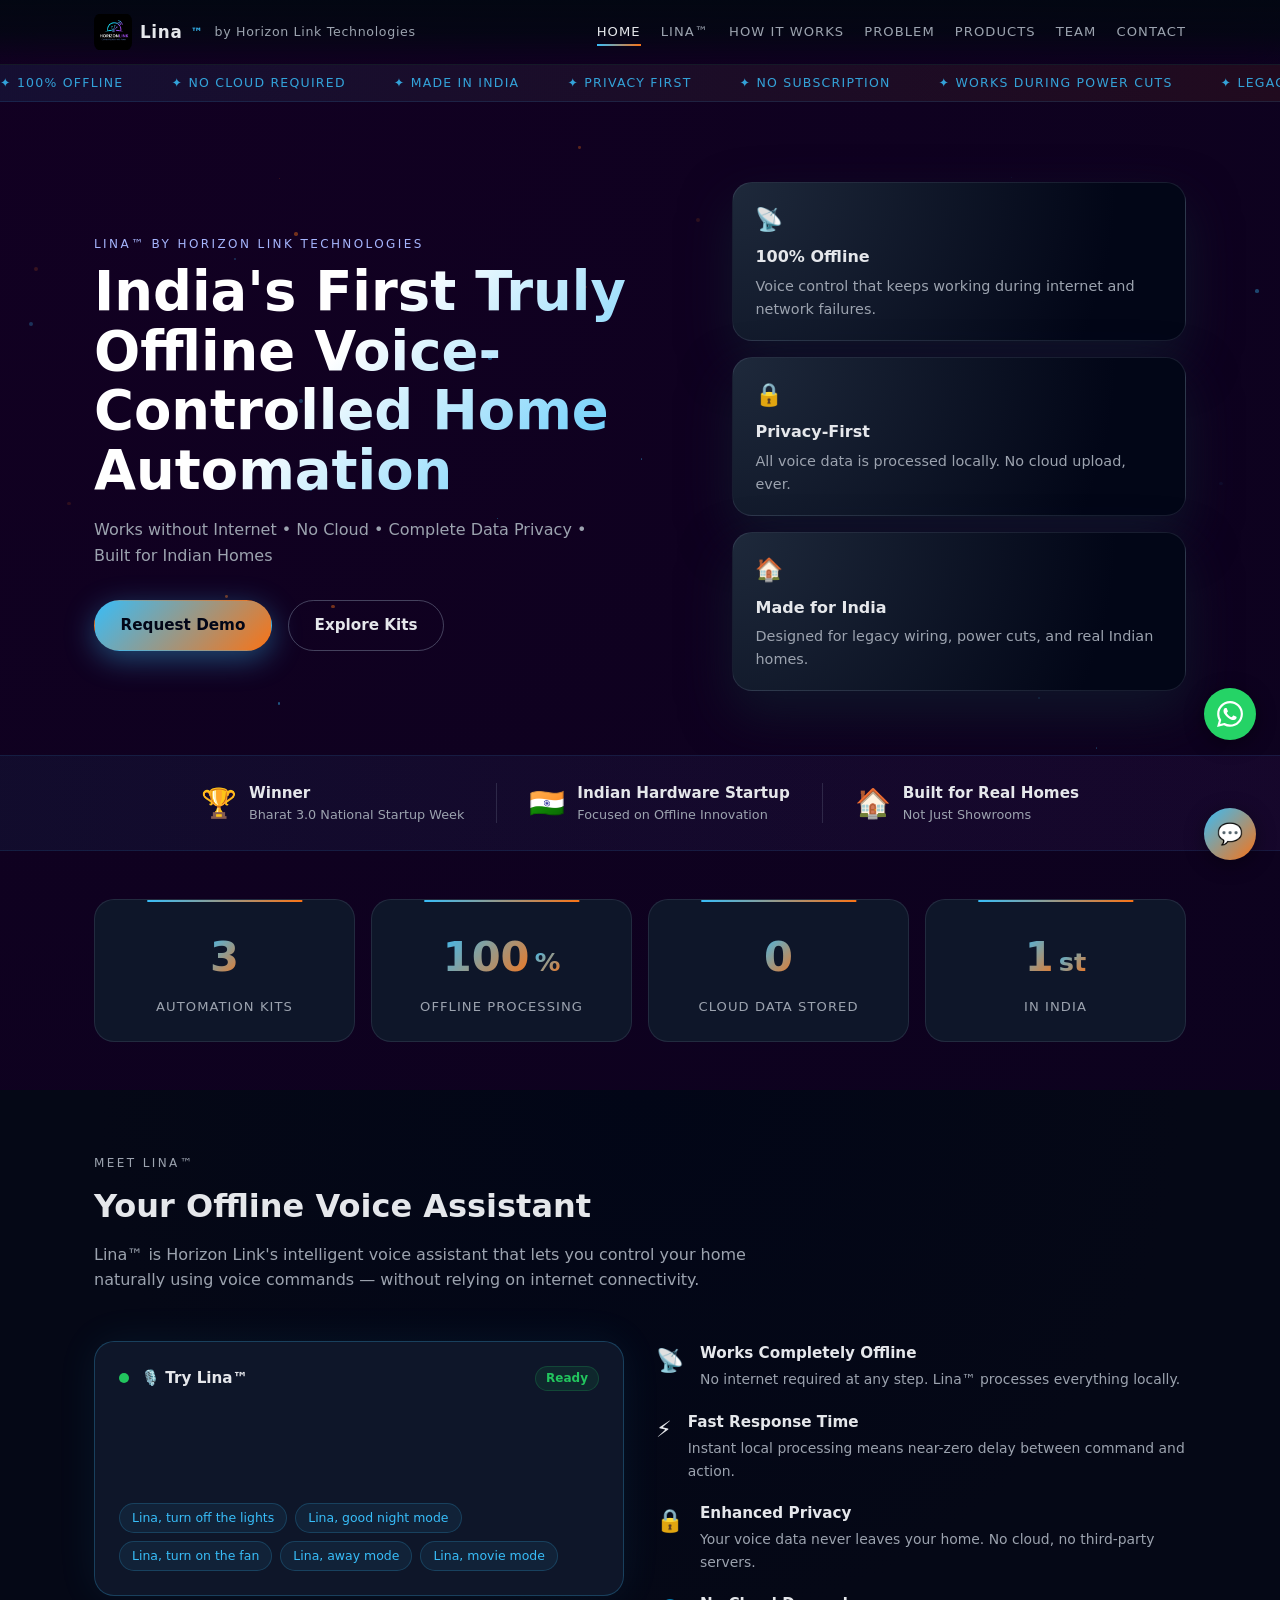
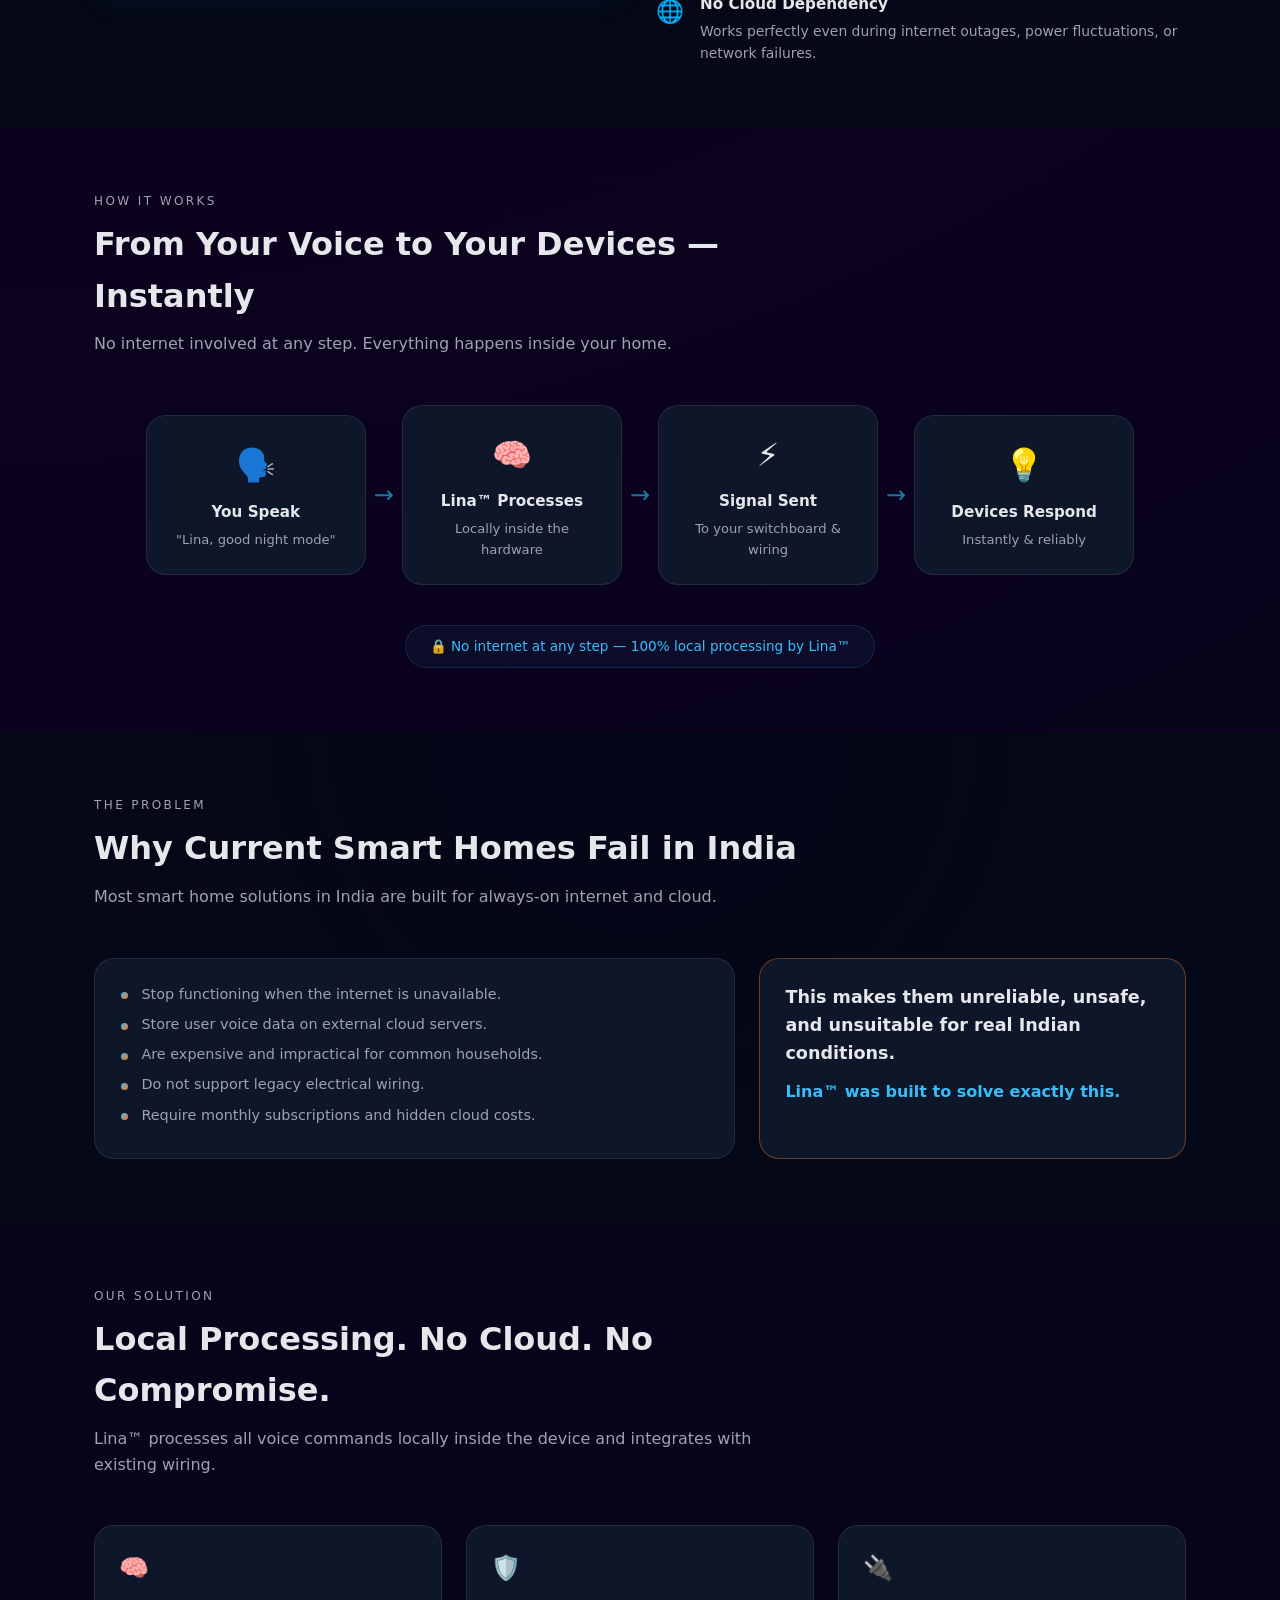
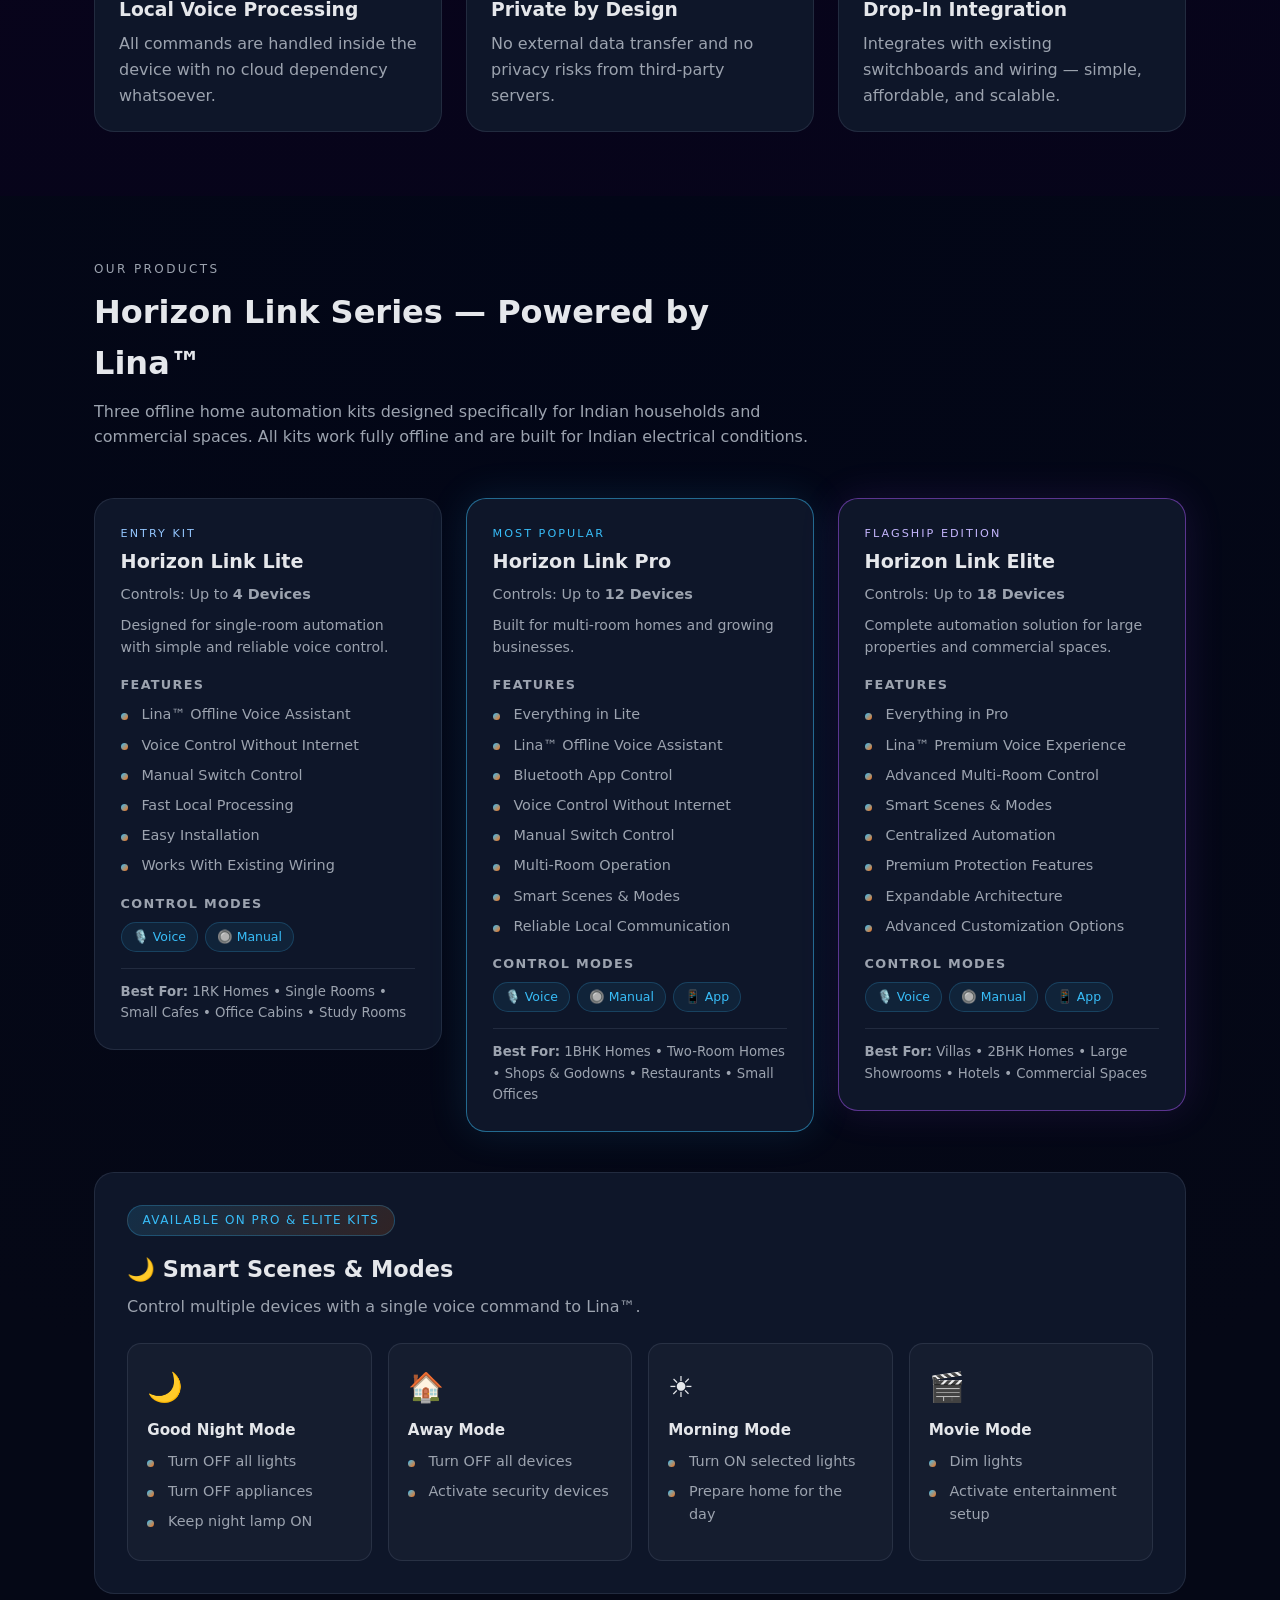
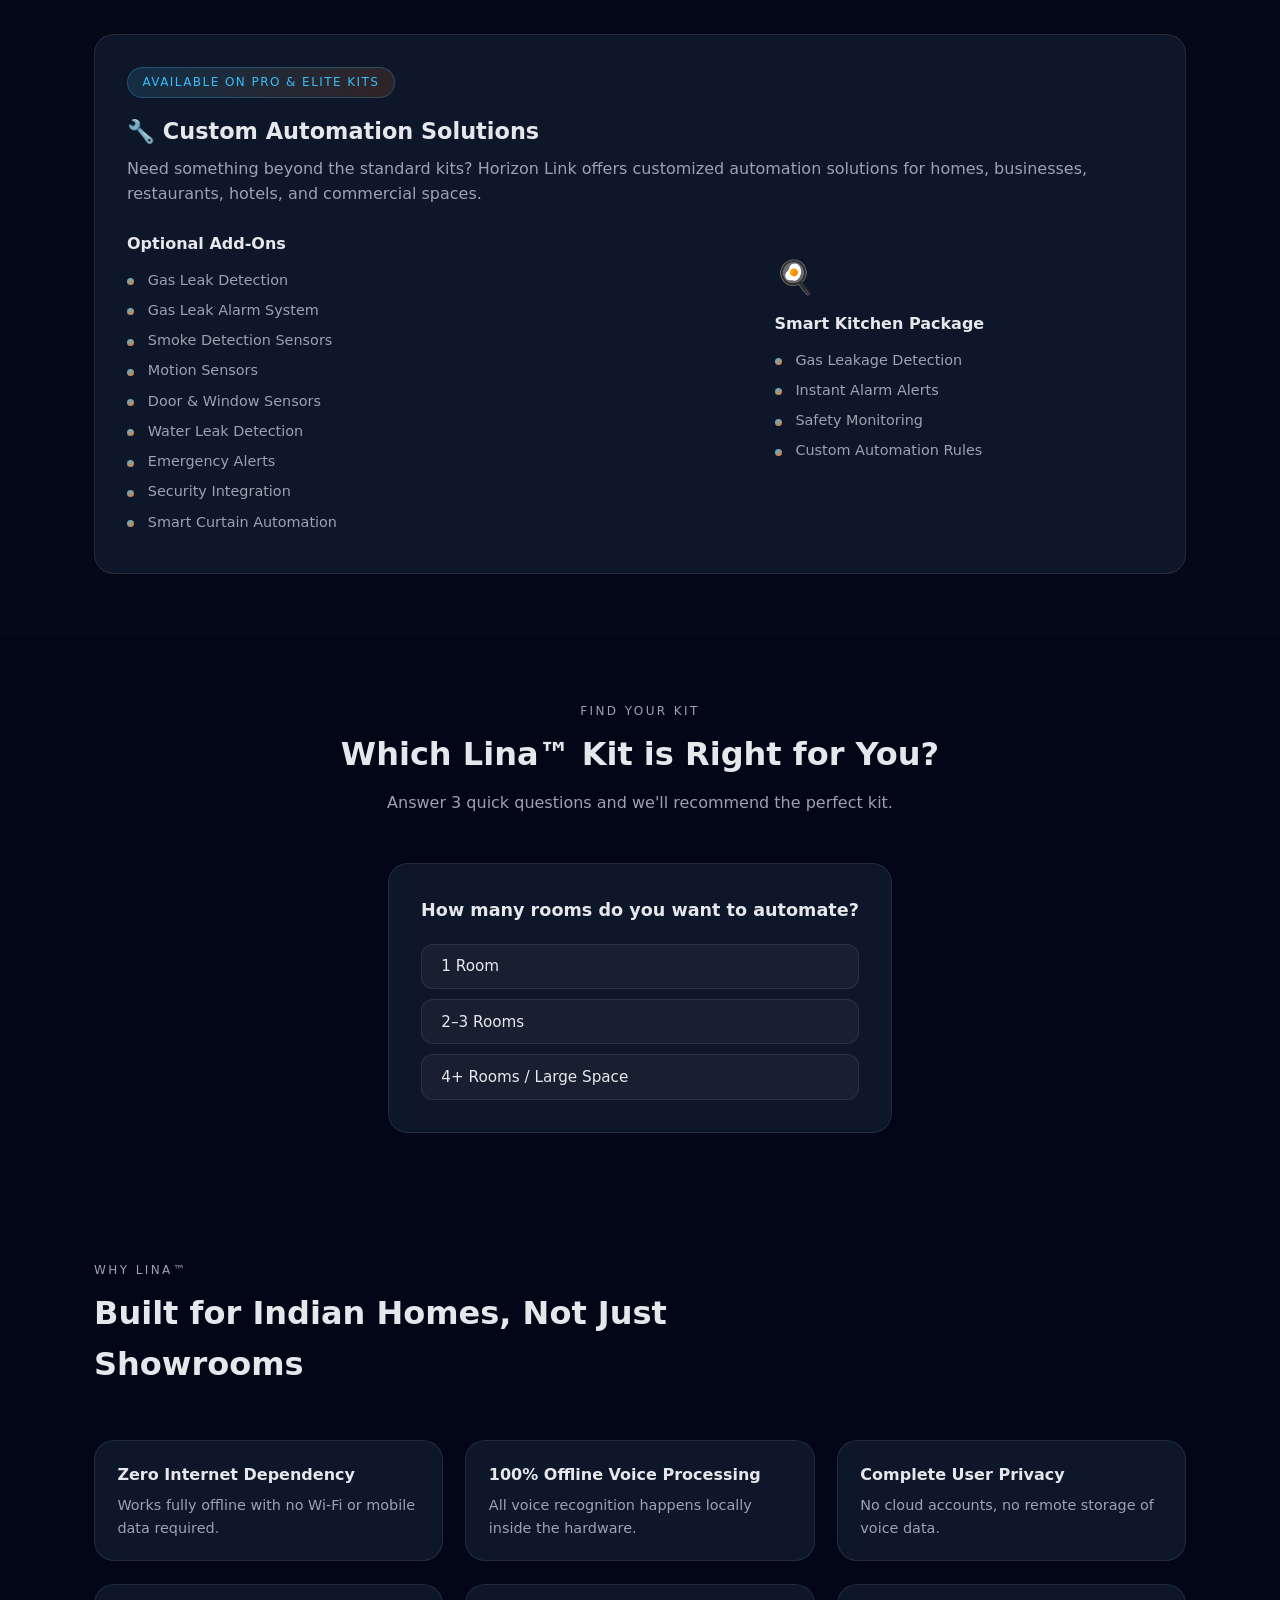
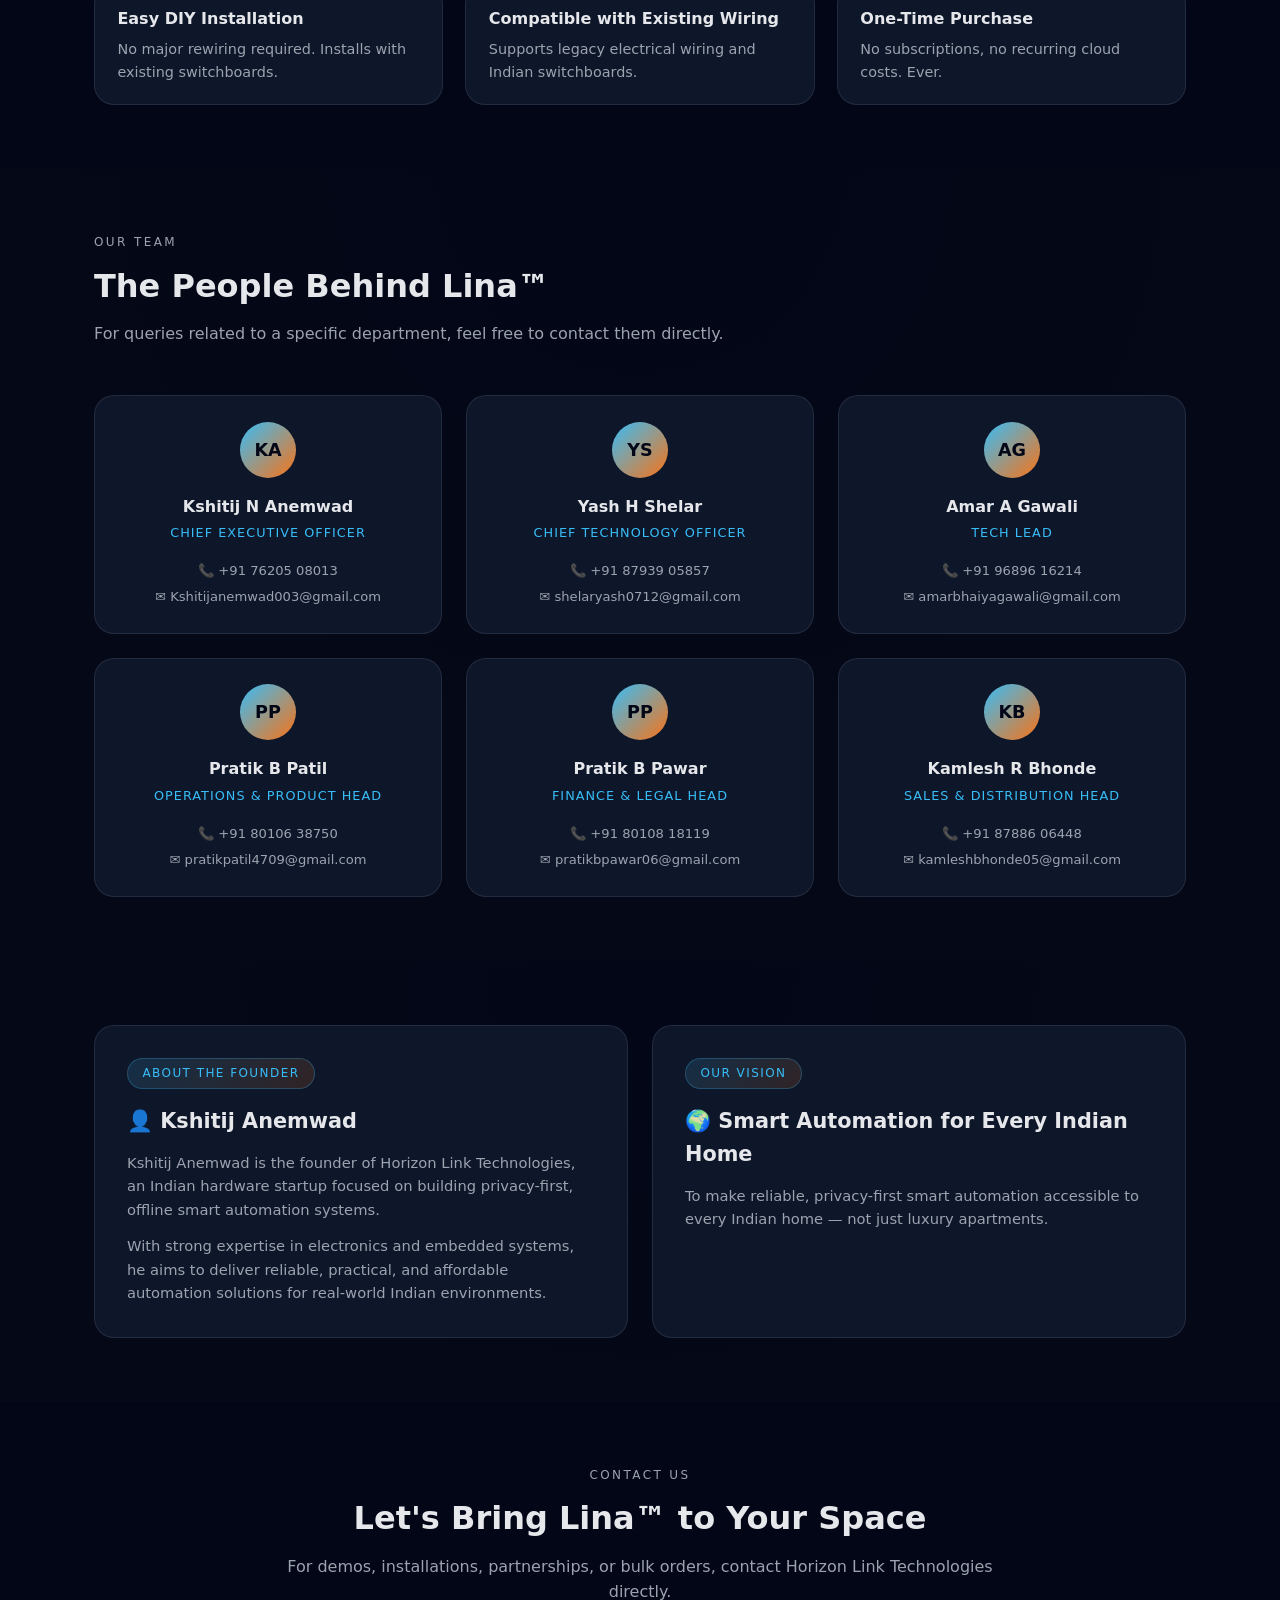
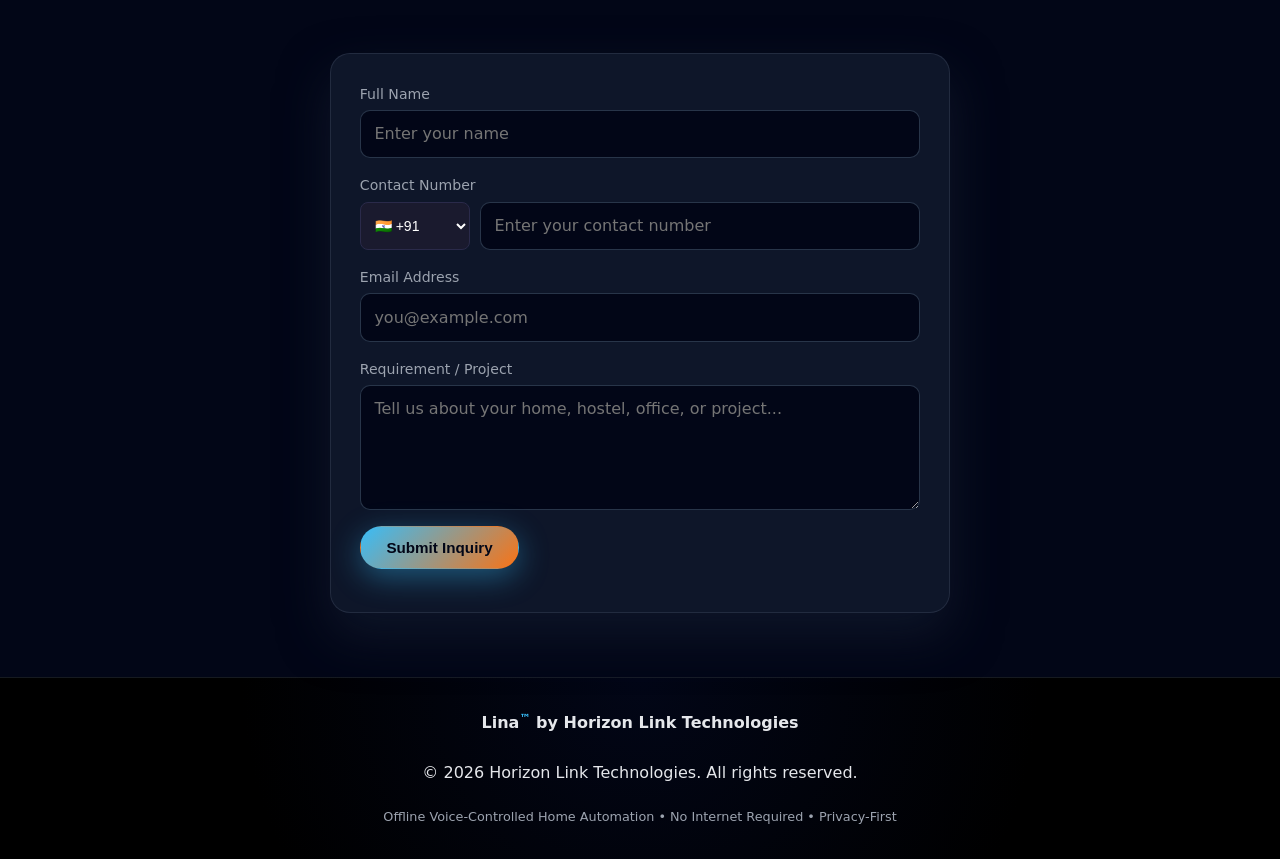
==== commit 4521bd95: "Add Backend" ====
--- a/index.html
+++ b/index.html
@@ -621,15 +621,33 @@
         <p>For demos, installations, partnerships, or bulk orders, contact Horizon Link Technologies directly.</p>
       </div>
       <div class="contact-form-wrap" style="margin: 0 auto;">
-        <form class="contact-form" action="https://api.web3forms.com/submit" method="POST">
-          <input type="hidden" name="redirect" value="https://yourdomain.com/thanks.html" />
+        <form class="contact-form" id="contactForm">
           <div class="form-group">
             <label for="name">Full Name</label>
             <input id="name" name="name" type="text" placeholder="Enter your name" required />
           </div>
           <div class="form-group">
             <label for="phone">Contact Number</label>
-            <input id="phone" name="phone" type="tel" placeholder="Enter your contact number" required />
+            <div class="phone-row">
+              <select id="country_code" name="country_code">
+                <option value="+91">🇮🇳 +91</option>
+                <option value="+1">🇺🇸 +1</option>
+                <option value="+44">🇬🇧 +44</option>
+                <option value="+61">🇦🇺 +61</option>
+                <option value="+971">🇦🇪 +971</option>
+                <option value="+65">🇸🇬 +65</option>
+                <option value="+60">🇲🇾 +60</option>
+                <option value="+966">🇸🇦 +966</option>
+                <option value="+49">🇩🇪 +49</option>
+                <option value="+33">🇫🇷 +33</option>
+                <option value="+81">🇯🇵 +81</option>
+                <option value="+86">🇨🇳 +86</option>
+                <option value="+55">🇧🇷 +55</option>
+                <option value="+27">🇿🇦 +27</option>
+                <option value="+234">🇳🇬 +234</option>
+              </select>
+              <input id="phone" name="phone" type="tel" placeholder="Enter your contact number" required />
+            </div>
           </div>
           <div class="form-group">
             <label for="email">Email Address</label>
@@ -639,7 +657,7 @@
             <label for="message">Requirement / Project</label>
             <textarea id="message" name="message" rows="4" placeholder="Tell us about your home, hostel, office, or project..." required></textarea>
           </div>
-          <button type="submit" class="btn primary-btn">Submit Inquiry</button>
+          <button type="submit" class="btn primary-btn" id="submitBtn">Submit Inquiry</button>
           <p class="form-status" id="formStatus"></p>
         </form>
       </div>
--- a/styles.css
+++ b/styles.css
@@ -932,3 +932,28 @@
   .stats-grid { grid-template-columns: repeat(2,1fr); }
   .two-column { grid-template-columns: 1fr; }
 }
+
+
+
+
+
+.phone-row {
+  display: flex;
+  gap: 10px;
+}
+
+.phone-row select {
+  padding: 12px 10px;
+  background: #1a1a2e;
+  border: 1px solid #2a2a4a;
+  border-radius: 8px;
+  color: #fff;
+  font-size: 14px;
+  cursor: pointer;
+  outline: none;
+  min-width: 110px;
+}
+
+.phone-row input {
+  flex: 1;
+}
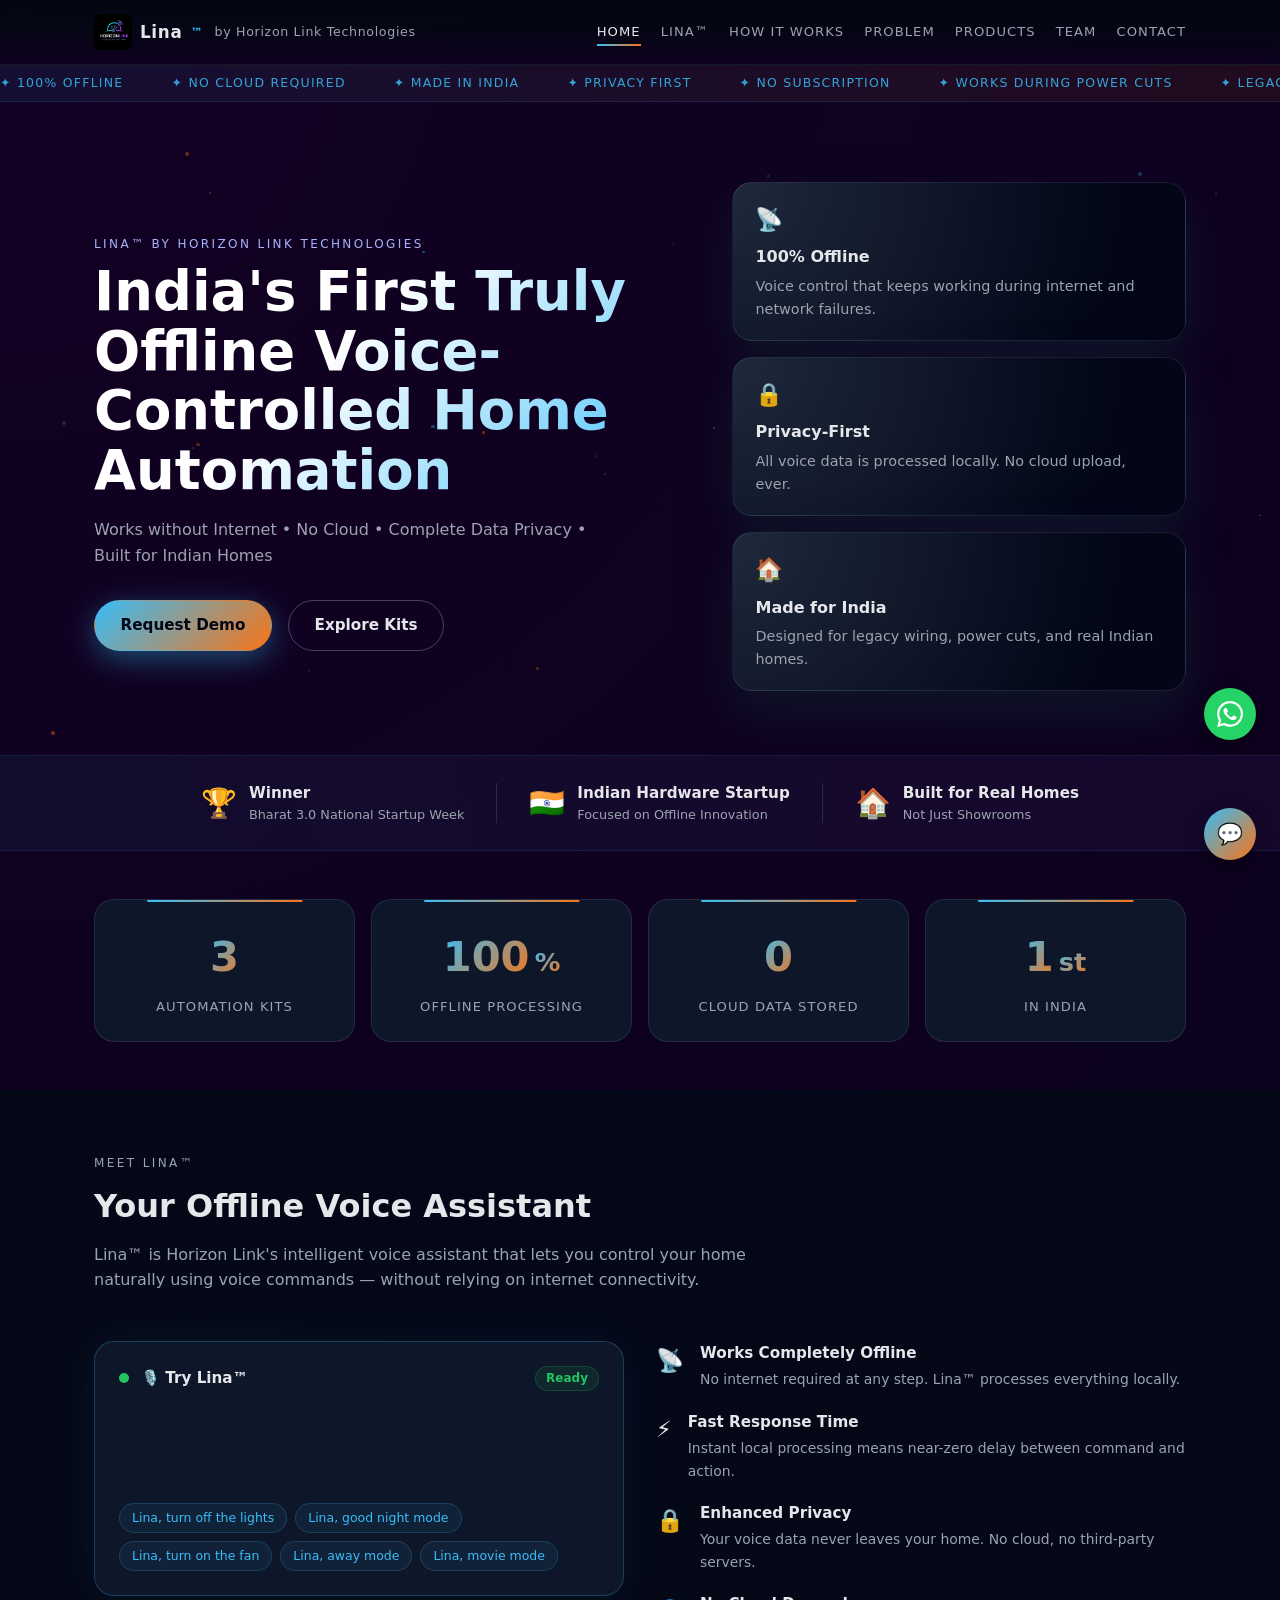
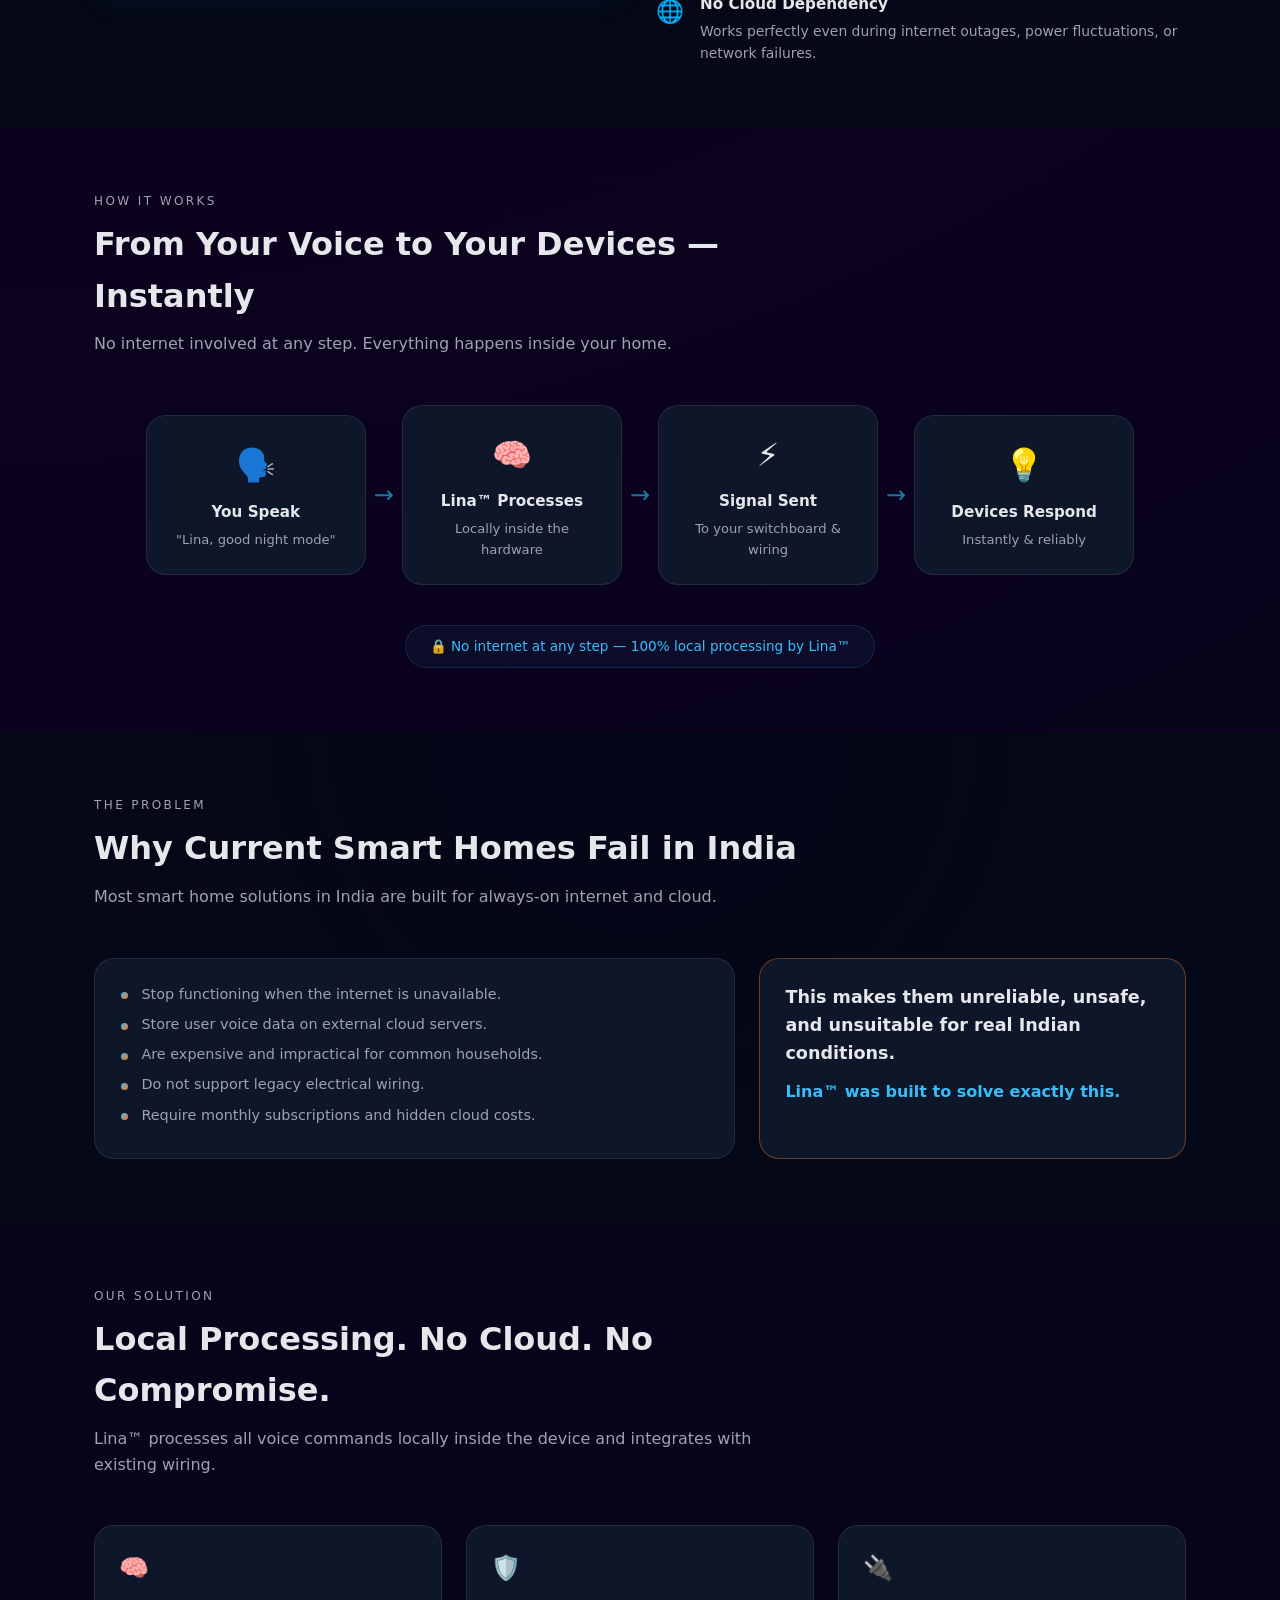
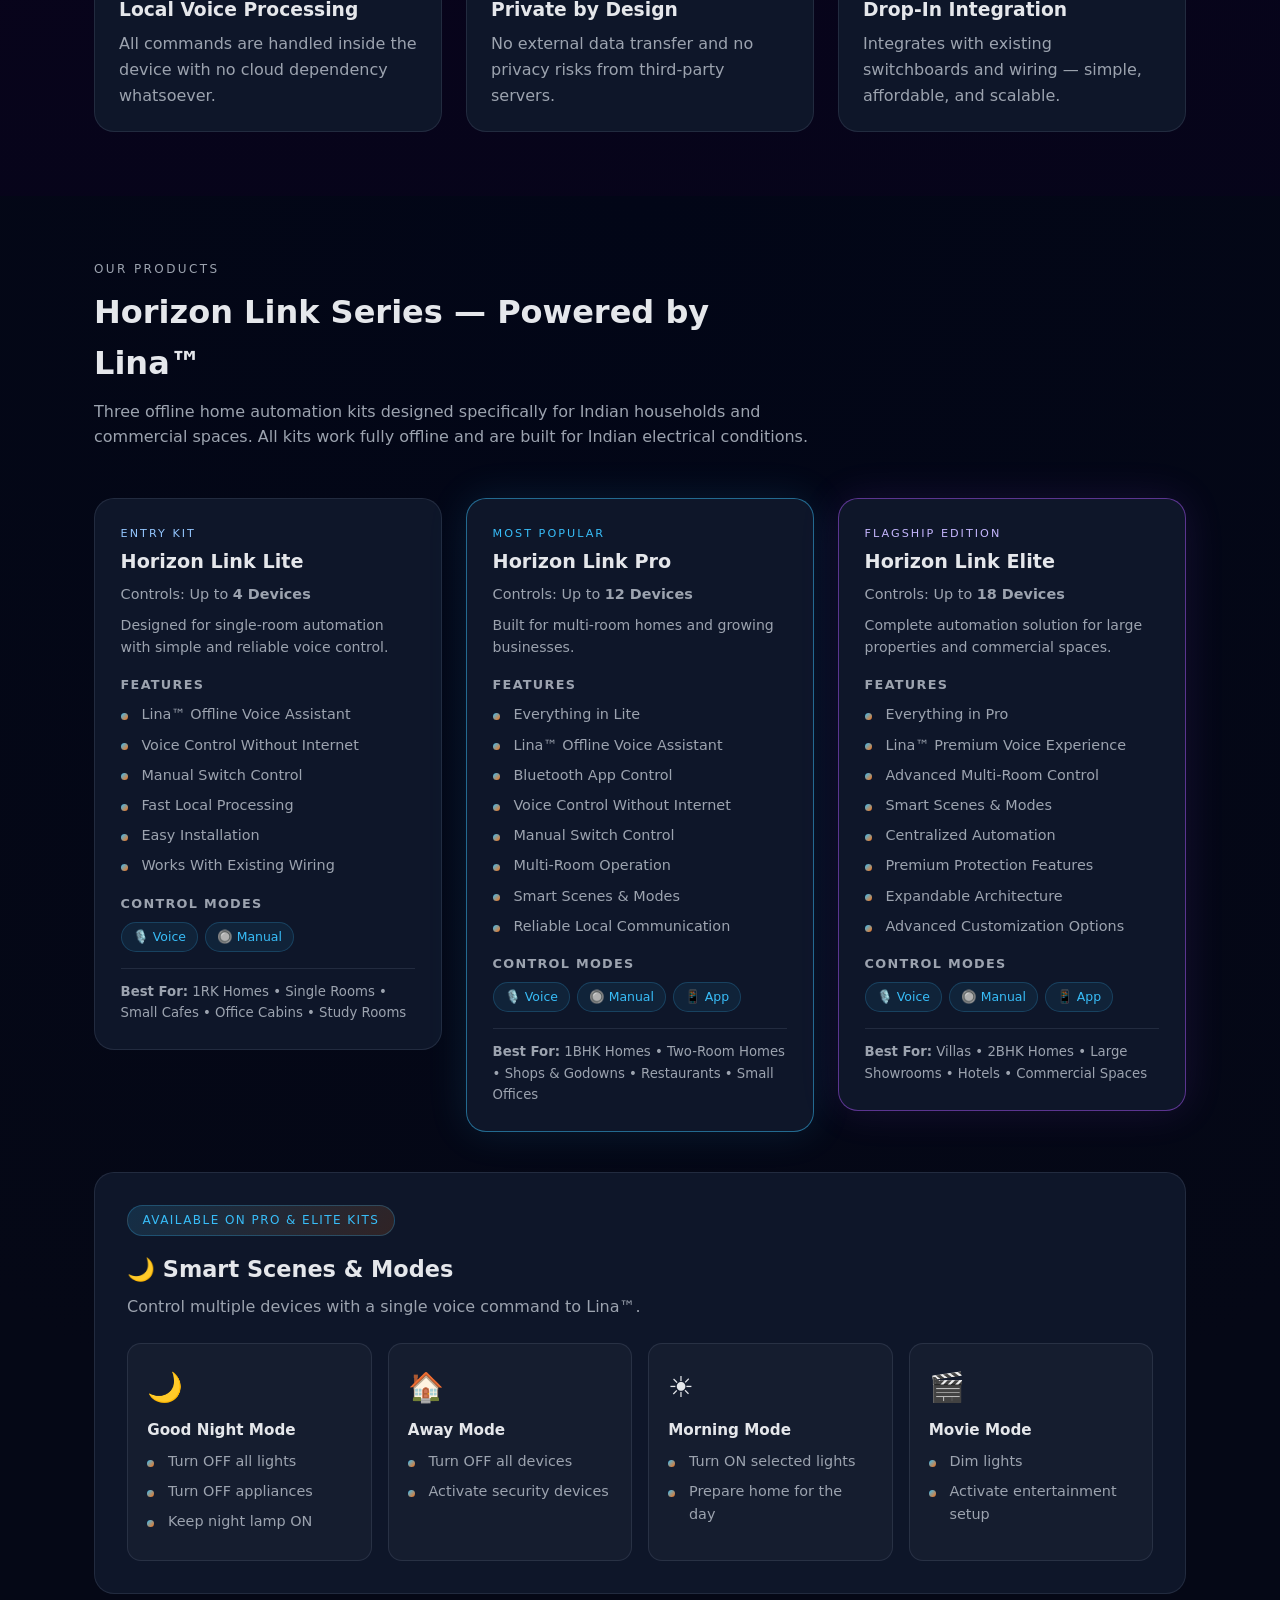
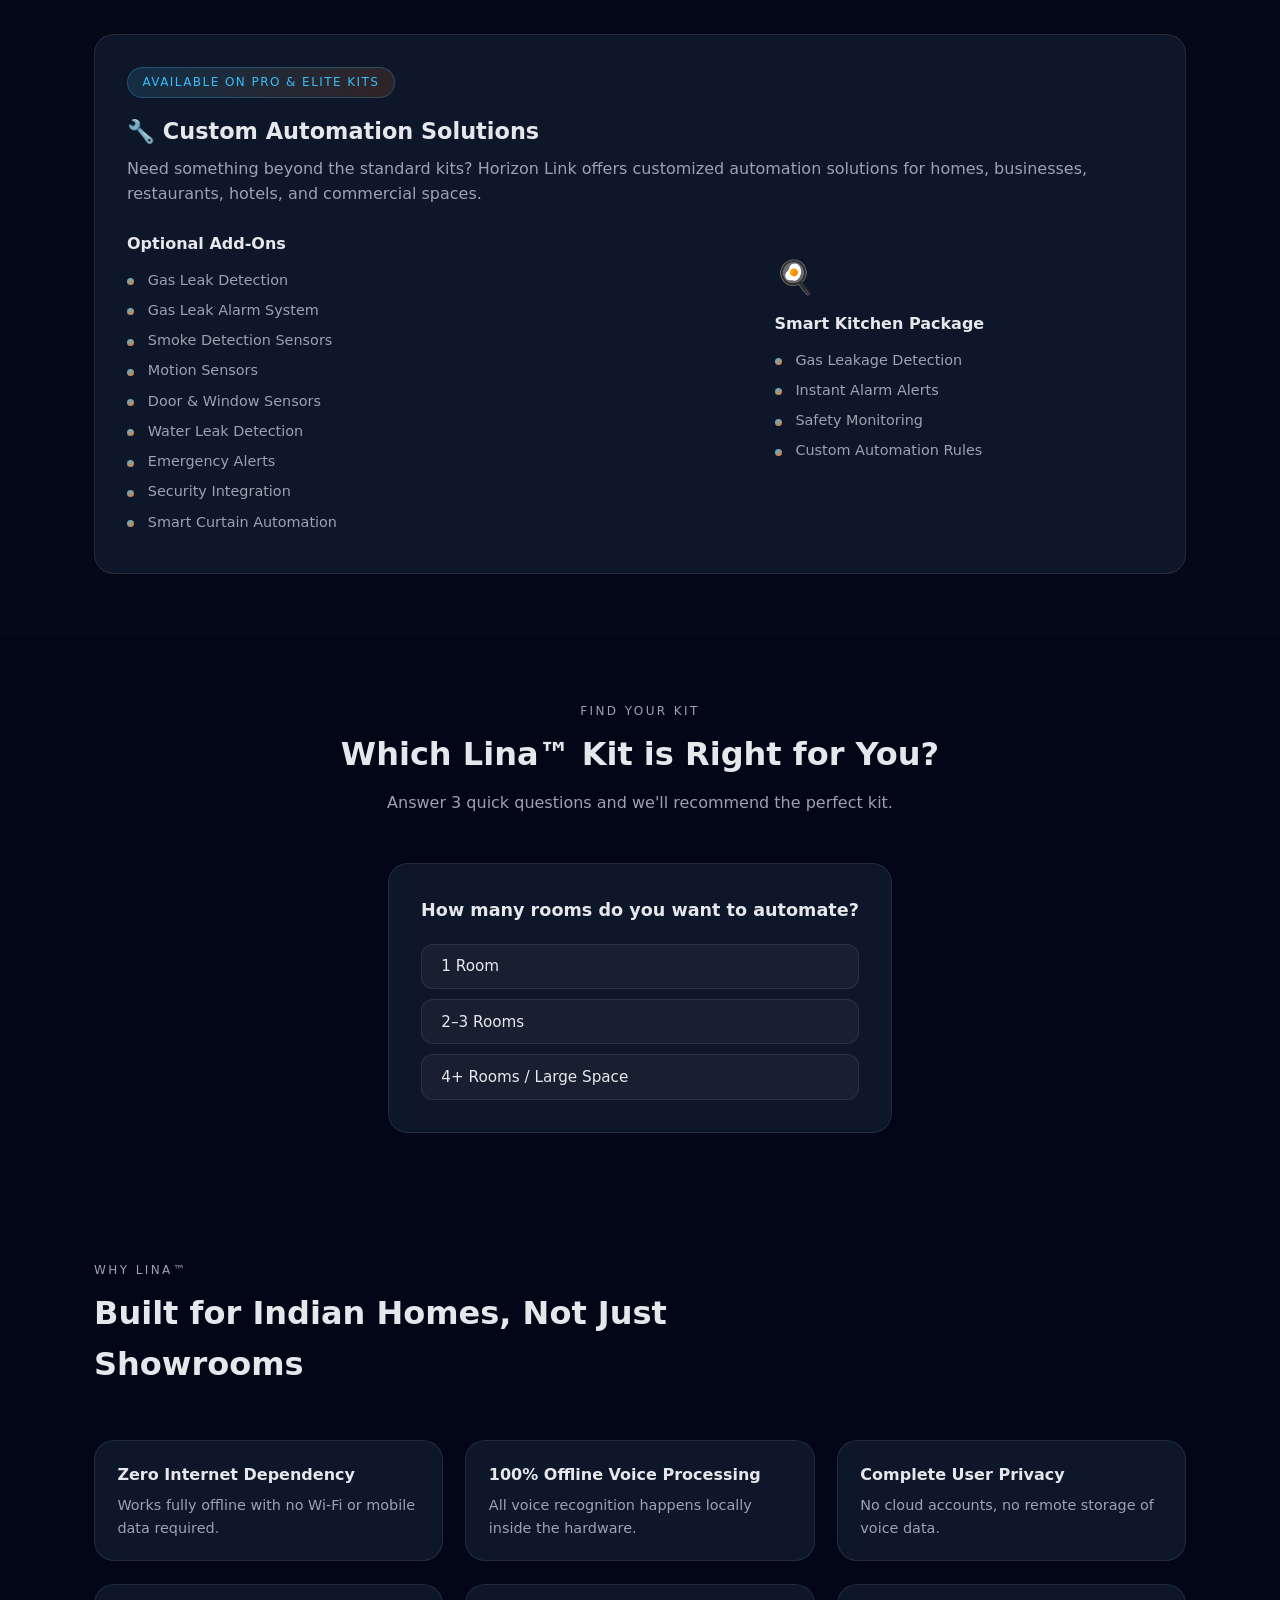
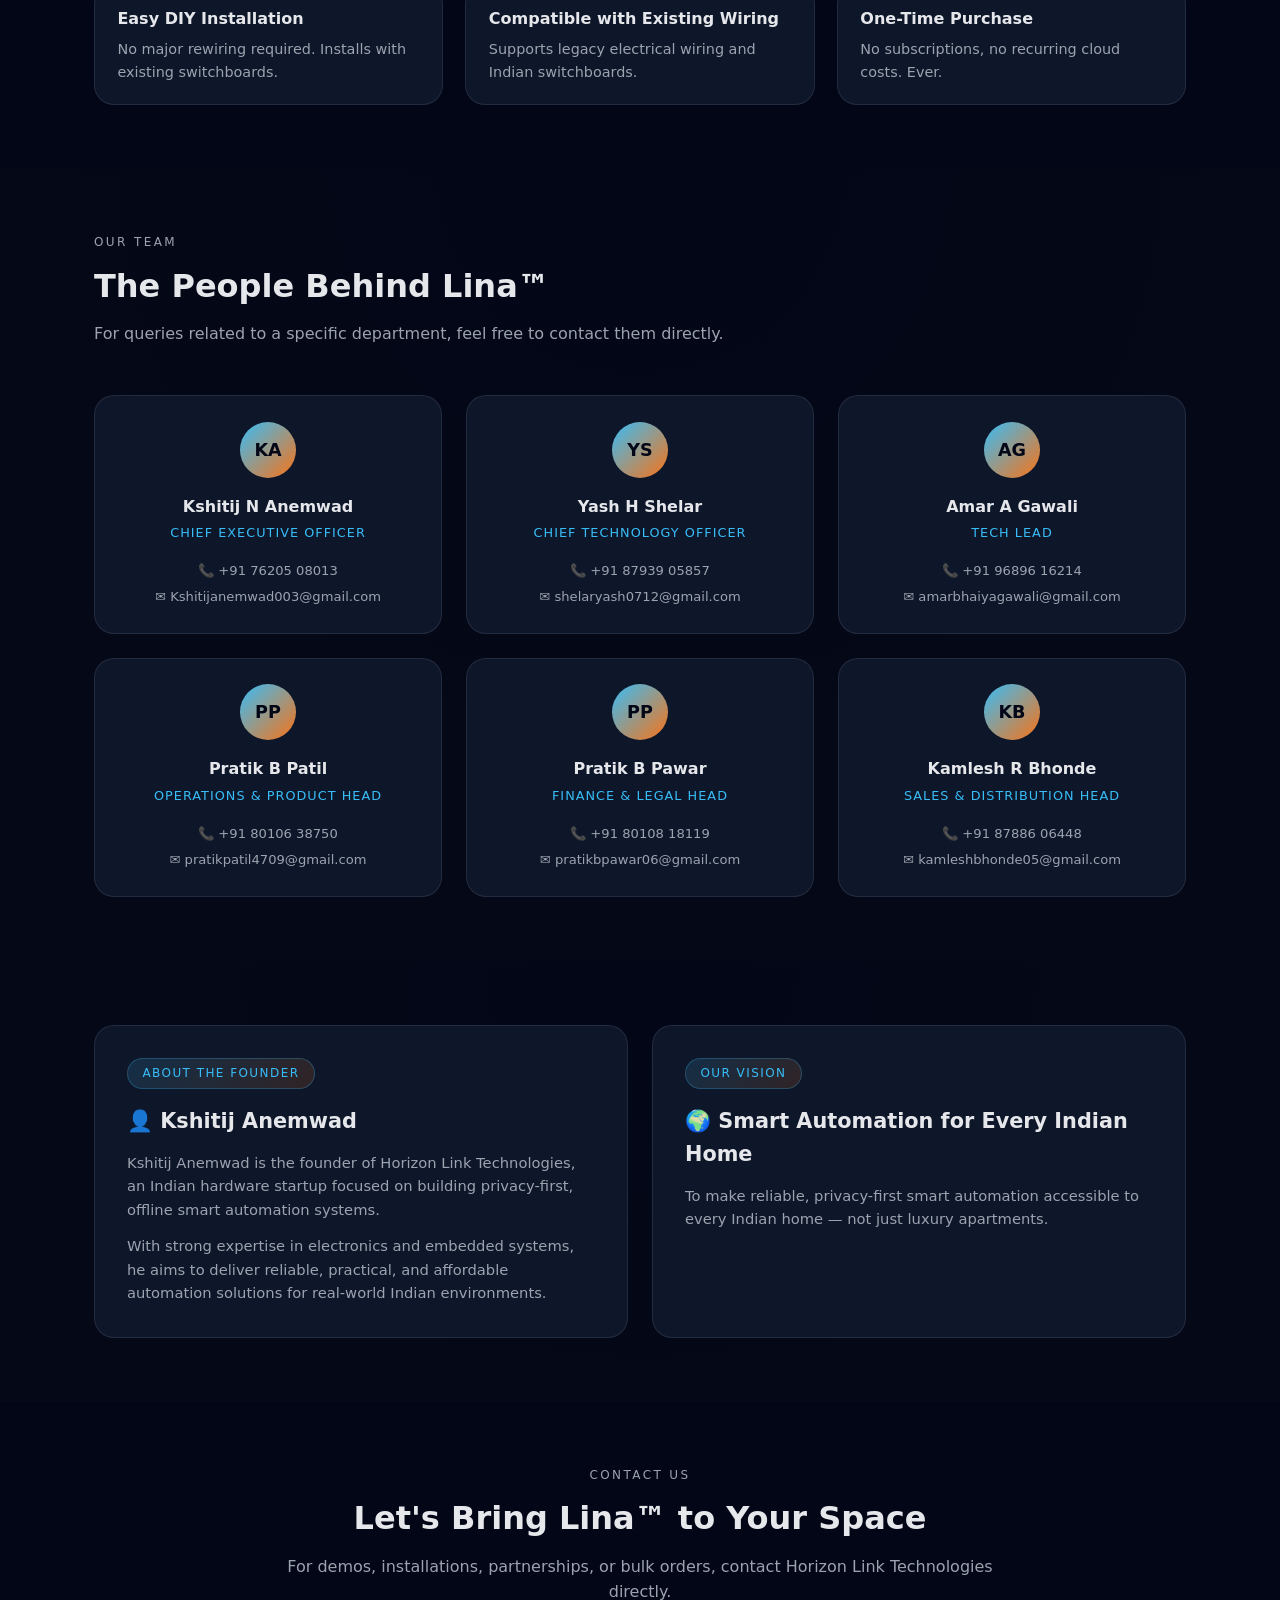
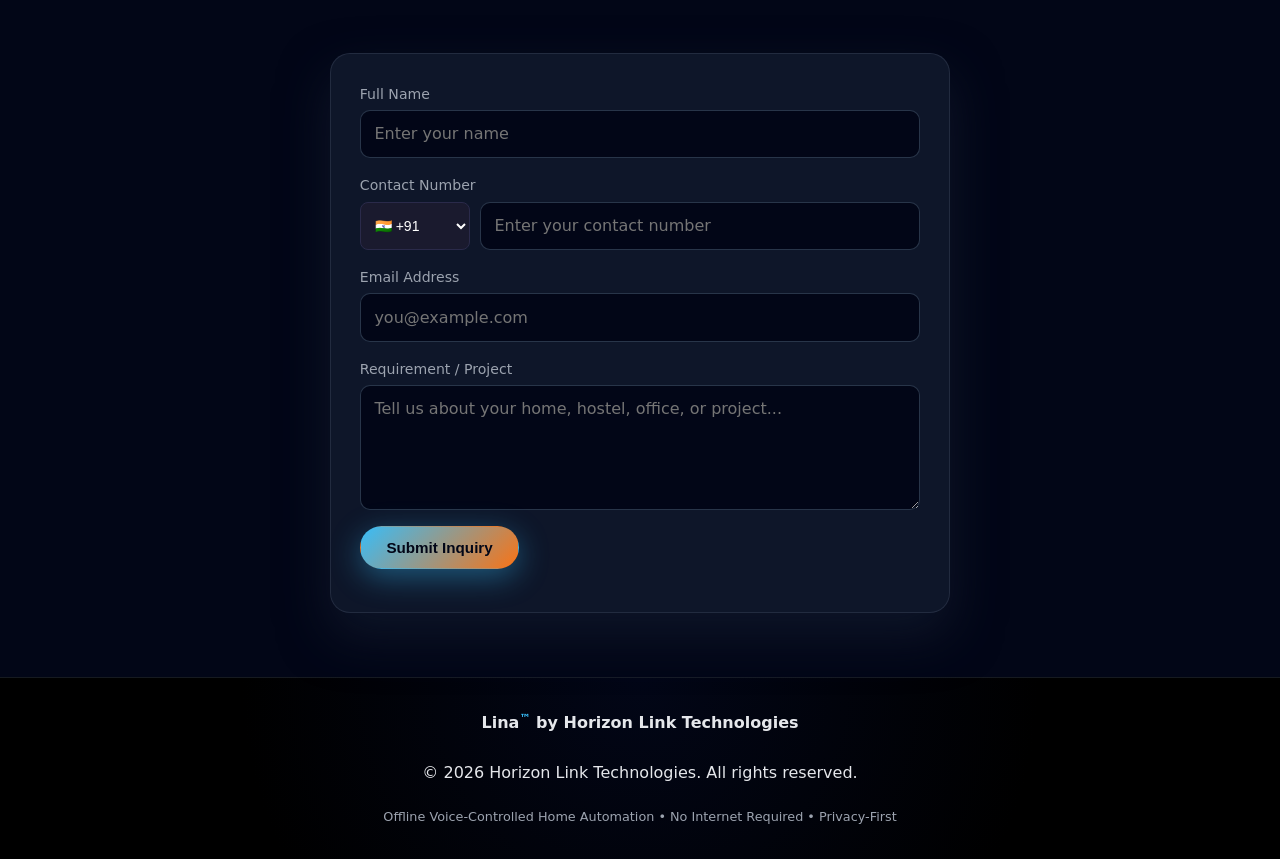
==== commit d84e95a1: "Update index.html" ====
--- a/index.html
+++ b/index.html
@@ -704,3 +704,4 @@
   <script src="script.js"></script>
 </body>
 </html>
+
--- a/styles.css
+++ b/styles.css
@@ -956,4 +956,4 @@
 
 .phone-row input {
   flex: 1;
-}+}
